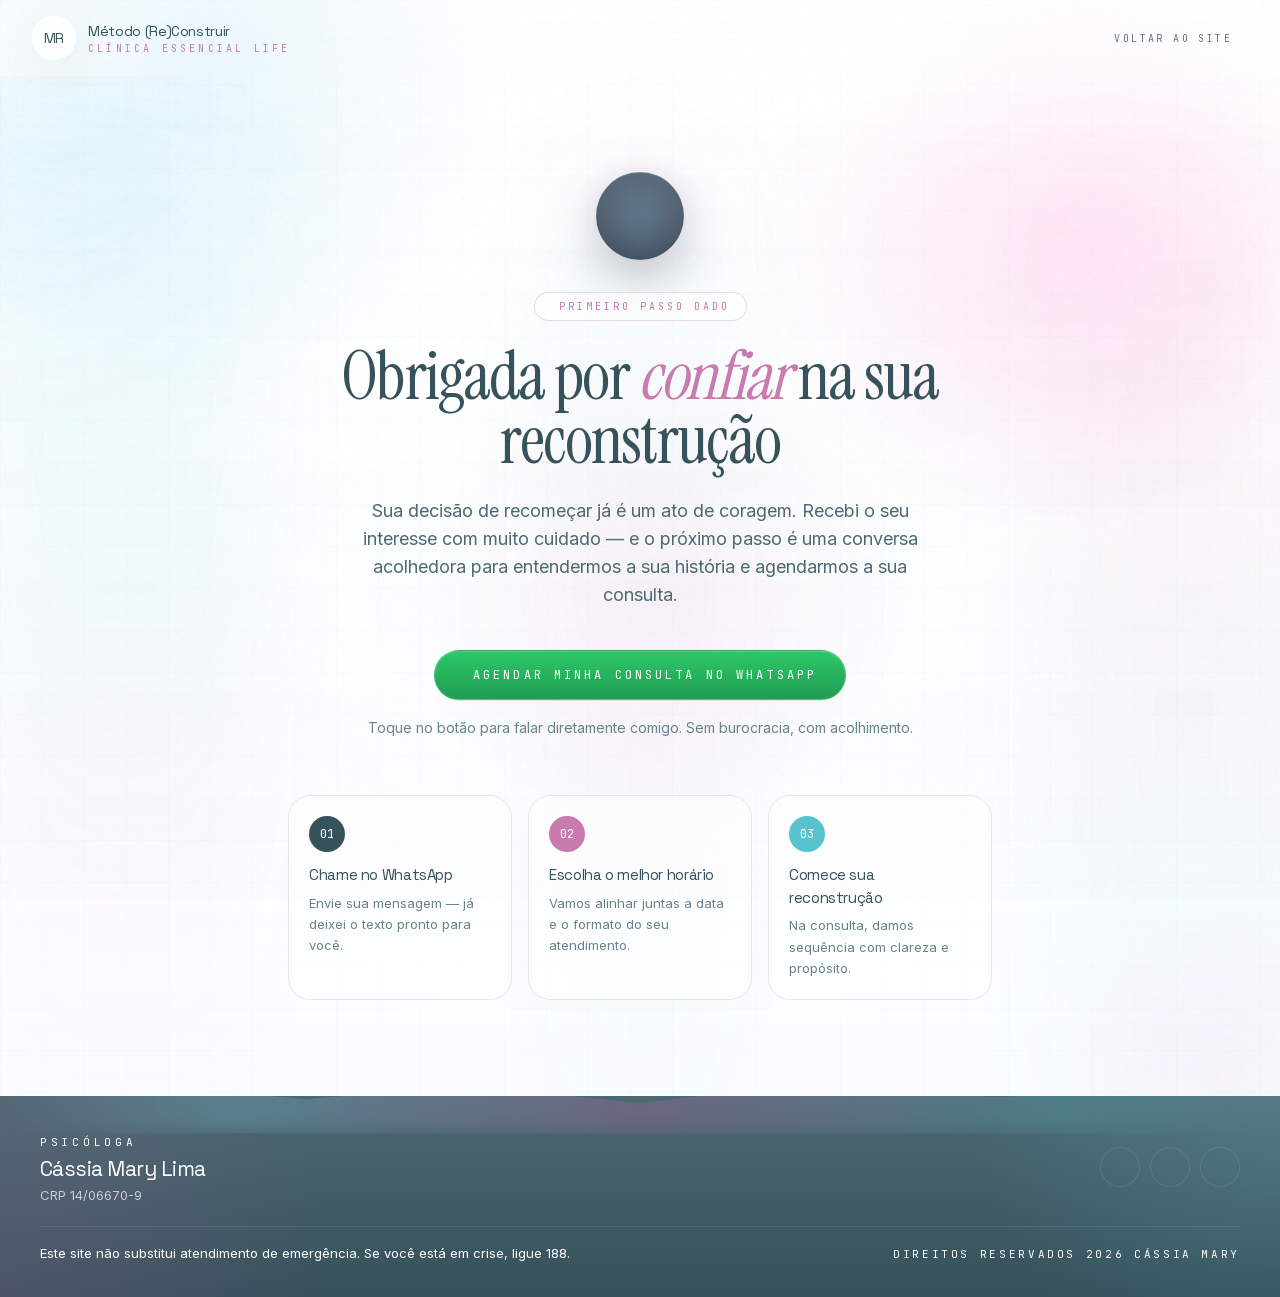
==== obrigado.html @ 2c64dbe1 "Atualiza links de contato e adiciona página de agradecimento" ====
<!doctype html>
<html class="scroll-smooth" lang="pt-BR">
  <head>
    <meta charset="utf-8" />
    <meta content="width=device-width, initial-scale=1.0" name="viewport" />
    <title>Obrigada — Método (Re)Construir</title>
    <meta
      name="description"
      content="Seu primeiro passo foi dado. Fale com a Cássia no WhatsApp para agendar sua consulta e dar sequência à sua reconstrução."
    />
    <script src="assets/templates/digital-architect.aura.build/assets/resource_3fa48481346f.js"></script>
    <script src="assets/templates/digital-architect.aura.build/assets/iconify-icon_d39ffc6e4c56.js"></script>
    <link
      href="assets/templates/digital-architect.aura.build/assets/css2_19fd9cc6b396.css"
      rel="stylesheet"
    />
    <link
      href="assets/templates/animations-gemini/assets/css2_8e191ef32247.css"
      rel="stylesheet"
    />
    <link
      href="assets/templates/animations-gemini/assets/css2_2b2d87bc82d8.css"
      rel="stylesheet"
    />
    <link
      href="assets/templates/animations-gemini2/assets/css2_604c95cc5779.css"
      rel="stylesheet"
    />

    <script src="assets/js/shared/tailwind-config.js"></script>
    <link href="assets/css/shared/blossom-core.css" rel="stylesheet" />
    <link href="assets/css/pages/home.css" rel="stylesheet" />

    <style>
      /* Animação do selo de confirmação — coerente com o sistema */
      .thanks-badge {
        position: relative;
        display: inline-flex;
        align-items: center;
        justify-content: center;
        width: 5.5rem;
        height: 5.5rem;
        border-radius: 9999px;
        background: linear-gradient(180deg, #4c6971 0%, #35515a 100%);
        color: #fff;
        box-shadow:
          inset 0 1px 0 rgba(255, 255, 255, 0.2),
          0 22px 50px rgba(53, 81, 90, 0.28);
        animation: badgePop 0.9s cubic-bezier(0.16, 1, 0.3, 1) both;
      }

      .thanks-badge::before {
        content: "";
        position: absolute;
        inset: -10px;
        border-radius: inherit;
        background: radial-gradient(
          circle,
          rgba(141, 215, 247, 0.35),
          rgba(255, 104, 200, 0.14) 45%,
          transparent 70%
        );
        filter: blur(14px);
        z-index: -1;
        animation: pulseBloom 3.2s ease-in-out infinite;
      }

      .thanks-badge iconify-icon {
        font-size: 2.4rem;
        animation: badgeCheck 0.7s 0.35s cubic-bezier(0.16, 1, 0.3, 1) both;
      }

      @keyframes badgePop {
        from {
          opacity: 0;
          transform: scale(0.6);
          filter: blur(8px);
        }
        to {
          opacity: 1;
          transform: scale(1);
          filter: blur(0);
        }
      }

      @keyframes badgeCheck {
        from {
          opacity: 0;
          transform: scale(0.4) rotate(-12deg);
        }
        to {
          opacity: 1;
          transform: scale(1) rotate(0);
        }
      }

      .step-card {
        transition:
          transform 0.5s cubic-bezier(0.16, 1, 0.3, 1),
          box-shadow 0.5s ease,
          border-color 0.5s ease;
      }

      .step-card:hover {
        transform: translateY(-4px);
        border-color: rgba(202, 122, 174, 0.4);
        box-shadow: 0 24px 48px rgba(76, 105, 113, 0.12);
      }
    </style>
  </head>

  <body
    class="antialiased min-h-screen selection:bg-[#4C6971] selection:text-white"
  >
    <div class="noise"></div>

    <div
      class="page-shell w-full bg-white/55 backdrop-blur-sm relative min-h-screen flex flex-col"
    >
      <div class="absolute inset-0 bg-grid opacity-40 pointer-events-none"></div>
      <div class="page-flow page-flow-left" aria-hidden="true"></div>
      <div class="page-flow page-flow-center" aria-hidden="true"></div>
      <div class="page-flow page-flow-right" aria-hidden="true"></div>

      <!-- HEADER -->
      <header class="sticky top-0 z-50 bg-white/76 backdrop-blur-xl">
        <div class="px-6 md:px-8 py-4 flex items-center justify-between gap-4">
          <a href="index.html" class="flex items-center gap-3 focus-ring-target rounded-2xl">
            <div
              class="w-11 h-11 rounded-[1.35rem] border border-white/80 bg-white/90 flex items-center justify-center shadow-[0_12px_40px_rgba(76,105,113,0.08)]"
            >
              <span class="text-sm font-display tracking-tight text-[#35515A]"
                >MR</span
              >
            </div>
            <div>
              <span
                class="block text-sm font-display tracking-tight text-[#35515A]"
                >Método (Re)Construir</span
              >
              <span
                class="block text-[10px] font-mono uppercase tracking-[0.32em] text-[#CA7AAE]"
                >Clínica Essencial Life</span
              >
            </div>
          </a>

          <a
            href="index.html"
            class="focus-ring-target hidden sm:inline-flex items-center gap-2 rounded-full px-4 py-2 text-[10px] font-mono uppercase tracking-[0.24em] text-[#5F7880] hover:text-[#35515A] transition-colors"
          >
            <iconify-icon icon="solar:arrow-left-linear" class="text-sm"></iconify-icon>
            Voltar ao site
          </a>
        </div>
      </header>

      <!-- MAIN -->
      <main class="flex-1 relative z-10 flex items-center">
        <section
          class="bloom-section w-full relative overflow-hidden"
          id="hero"
        >
          <div
            class="section-backdrop absolute inset-0 bg-[radial-gradient(circle_at_top_left,_rgba(141,215,247,0.22),_transparent_26%),radial-gradient(circle_at_82%_14%,_rgba(255,104,200,0.1),_transparent_24%)]"
          ></div>

          <div
            class="relative z-10 mx-auto max-w-3xl px-6 md:px-8 py-16 md:py-24 text-center"
          >
            <!-- Selo de confirmação -->
            <div class="reveal-up flex justify-center">
              <span class="thanks-badge">
                <iconify-icon icon="solar:check-circle-bold"></iconify-icon>
              </span>
            </div>

            <span
              class="reveal-up delay-100 mt-8 inline-flex items-center gap-2 rounded-full border border-[#CA7AAE]/30 bg-white/70 px-4 py-1.5 text-[10px] font-mono uppercase tracking-[0.3em] text-[#CA7AAE]"
            >
              <iconify-icon icon="solar:heart-linear" class="text-sm"></iconify-icon>
              Primeiro passo dado
            </span>

            <h1
              class="reveal-up delay-150 mt-6 font-editorial text-[2.8rem] md:text-[4.2rem] leading-[0.95] tracking-tight text-[#35515A]"
            >
              Obrigada por
              <span class="italic text-[#CA7AAE]">confiar</span> na sua
              reconstrução
            </h1>

            <p
              class="reveal-up delay-200 mt-6 mx-auto max-w-xl text-[1.05rem] md:text-lg leading-relaxed text-[#4C6971]"
            >
              Sua decisão de recomeçar já é um ato de coragem. Recebi o seu
              interesse com muito cuidado — e o próximo passo é uma conversa
              acolhedora para entendermos a sua história e agendarmos a sua
              consulta.
            </p>

            <!-- CTA principal: WhatsApp -->
            <div class="reveal-up delay-250 mt-10 flex flex-col items-center gap-4">
              <a
                href="https://wa.me/5567992539476?text=Ol%C3%A1%20C%C3%A1ssia%2C%20acabei%20de%20garantir%20a%20minha%20reconstru%C3%A7%C3%A3o%20e%20gostaria%20de%20agendar%20a%20minha%20consulta."
                target="_blank"
                rel="noopener"
                class="btn-beam btn-whatsapp focus-ring-target inline-block px-[1px] py-[1px] rounded-full"
                data-magnetic
              >
                <span
                  class="btn-beam-content px-7 py-4 rounded-full text-xs font-mono uppercase tracking-[0.26em] gap-2.5"
                >
                  <iconify-icon
                    icon="ri:whatsapp-line"
                    class="text-[1.15rem]"
                  ></iconify-icon>
                  Agendar minha consulta no WhatsApp
                </span>
              </a>
              <p class="text-sm leading-relaxed text-[#67838A]">
                Toque no botão para falar diretamente comigo. Sem burocracia,
                com acolhimento.
              </p>
            </div>

            <!-- Próximos passos -->
            <div
              class="reveal-up delay-300 mt-14 grid gap-4 sm:grid-cols-3 text-left"
            >
              <div
                class="step-card rounded-[1.4rem] border border-[#4C6971]/12 bg-white/70 backdrop-blur-sm p-5"
              >
                <span
                  class="flex w-9 h-9 items-center justify-center rounded-full bg-[#35515A] text-white text-xs font-mono"
                  >01</span
                >
                <h3
                  class="mt-3 font-display text-[15px] tracking-tight text-[#35515A]"
                >
                  Chame no WhatsApp
                </h3>
                <p class="mt-1.5 text-[13px] leading-relaxed text-[#67838A]">
                  Envie sua mensagem — já deixei o texto pronto para você.
                </p>
              </div>

              <div
                class="step-card rounded-[1.4rem] border border-[#4C6971]/12 bg-white/70 backdrop-blur-sm p-5"
              >
                <span
                  class="flex w-9 h-9 items-center justify-center rounded-full bg-[#CA7AAE] text-white text-xs font-mono"
                  >02</span
                >
                <h3
                  class="mt-3 font-display text-[15px] tracking-tight text-[#35515A]"
                >
                  Escolha o melhor horário
                </h3>
                <p class="mt-1.5 text-[13px] leading-relaxed text-[#67838A]">
                  Vamos alinhar juntas a data e o formato do seu atendimento.
                </p>
              </div>

              <div
                class="step-card rounded-[1.4rem] border border-[#4C6971]/12 bg-white/70 backdrop-blur-sm p-5"
              >
                <span
                  class="flex w-9 h-9 items-center justify-center rounded-full bg-[#56C4CF] text-white text-xs font-mono"
                  >03</span
                >
                <h3
                  class="mt-3 font-display text-[15px] tracking-tight text-[#35515A]"
                >
                  Comece sua reconstrução
                </h3>
                <p class="mt-1.5 text-[13px] leading-relaxed text-[#67838A]">
                  Na consulta, damos sequência com clareza e propósito.
                </p>
              </div>
            </div>
          </div>
        </section>
      </main>

      <!-- FOOTER -->
      <footer
        class="story-footer relative z-10 overflow-hidden bg-[linear-gradient(180deg,#4C6971,#35515A)] text-white"
        id="footer"
      >
        <div
          class="absolute inset-0 bg-[radial-gradient(circle_at_top_right,_rgba(141,215,247,0.16),_transparent_24%),radial-gradient(circle_at_bottom_left,_rgba(255,104,200,0.12),_transparent_26%)]"
        ></div>

        <div class="relative z-10 px-8 md:px-10 py-8">
          <div
            class="flex flex-col md:flex-row md:items-center md:justify-between gap-5"
          >
            <div class="min-w-0">
              <span
                class="text-[11px] font-mono uppercase tracking-[0.34em] text-white/36"
                >psicóloga</span
              >
              <h3
                class="mt-2 text-[1.3rem] leading-[0.94] font-display tracking-tight"
              >
                Cássia Mary Lima
              </h3>
              <p class="mt-1.5 text-[13px] leading-relaxed text-white/70">
                CRP 14/06670-9
              </p>
            </div>

            <div class="flex items-center gap-2.5">
              <a
                href="#"
                aria-label="Instagram profissional"
                class="focus-ring-target w-10 h-10 rounded-full bg-white/8 border border-white/10 flex items-center justify-center text-white/78 transition-all hover:bg-white/14 hover:text-white"
              >
                <iconify-icon icon="ri:instagram-line" class="text-[1.05rem]"></iconify-icon>
              </a>
              <a
                href="https://wa.me/5567992539476?text=Ol%C3%A1%20C%C3%A1ssia%2C%20gostaria%20de%20tirar%20uma%20d%C3%BAvida."
                target="_blank"
                rel="noopener"
                aria-label="WhatsApp"
                class="focus-ring-target w-10 h-10 rounded-full bg-white/8 border border-white/10 flex items-center justify-center text-white/78 transition-all hover:bg-white/14 hover:text-white"
              >
                <iconify-icon icon="ri:whatsapp-line" class="text-[1.05rem]"></iconify-icon>
              </a>
              <a
                href="mailto:mt.reconstruir@gmail.com?subject=Contato%20%E2%80%94%20M%C3%A9todo%20(Re)Construir"
                aria-label="Enviar e-mail"
                class="focus-ring-target w-10 h-10 rounded-full bg-white/8 border border-white/10 flex items-center justify-center text-white/78 transition-all hover:bg-white/14 hover:text-white"
              >
                <iconify-icon icon="solar:letter-linear" class="text-[1.05rem]"></iconify-icon>
              </a>
            </div>
          </div>

          <div class="mt-5 h-px bg-white/10"></div>

          <div
            class="mt-4 flex flex-col md:flex-row md:items-center md:justify-between gap-3"
          >
            <p class="text-[13px] leading-relaxed text-white/68">
              Este site não substitui atendimento de emergência. Se você está em
              crise, ligue 188.
            </p>
            <span
              class="text-[11px] font-mono uppercase tracking-[0.24em] text-white/56"
              >Direitos reservados 2026 Cássia Mary</span
            >
          </div>
        </div>
      </footer>
    </div>

    <script src="assets/js/shared/blossom-core.js"></script>
    <script>
      (function () {
        if (!window.BlossomCore) {
          return;
        }
        window.BlossomCore.initPage({
          sectionSelector: ".bloom-section",
        });
        window.BlossomCore.initPageAtmosphere({
          shellSelector: ".page-shell",
        });
      })();
    </script>
  </body>
</html>
---- assets/templates/digital-architect.aura.build/assets/css2_19fd9cc6b396.css ----
/* cyrillic-ext */
@font-face {
  font-family: 'Inter';
  font-style: normal;
  font-weight: 300;
  font-display: swap;
  src: url("UcC73FwrK3iLTeHuS_nVMrMxCp50Sj_7249155f7a06.woff2") format('woff2');
  unicode-range: U+0460-052F, U+1C80-1C8A, U+20B4, U+2DE0-2DFF, U+A640-A69F, U+FE2E-FE2F;
}
/* cyrillic */
@font-face {
  font-family: 'Inter';
  font-style: normal;
  font-weight: 300;
  font-display: swap;
  src: url("UcC73FwrK3iLTeHuS_nVMrMxCp50Sj_e34c5f1bf15e.woff2") format('woff2');
  unicode-range: U+0301, U+0400-045F, U+0490-0491, U+04B0-04B1, U+2116;
}
/* greek-ext */
@font-face {
  font-family: 'Inter';
  font-style: normal;
  font-weight: 300;
  font-display: swap;
  src: url("UcC73FwrK3iLTeHuS_nVMrMxCp50Sj_6e1a6b2b96f4.woff2") format('woff2');
  unicode-range: U+1F00-1FFF;
}
/* greek */
@font-face {
  font-family: 'Inter';
  font-style: normal;
  font-weight: 300;
  font-display: swap;
  src: url("UcC73FwrK3iLTeHuS_nVMrMxCp50Sj_656bbed6cec3.woff2") format('woff2');
  unicode-range: U+0370-0377, U+037A-037F, U+0384-038A, U+038C, U+038E-03A1, U+03A3-03FF;
}
/* vietnamese */
@font-face {
  font-family: 'Inter';
  font-style: normal;
  font-weight: 300;
  font-display: swap;
  src: url("UcC73FwrK3iLTeHuS_nVMrMxCp50Sj_fc83e07548c4.woff2") format('woff2');
  unicode-range: U+0102-0103, U+0110-0111, U+0128-0129, U+0168-0169, U+01A0-01A1, U+01AF-01B0, U+0300-0301, U+0303-0304, U+0308-0309, U+0323, U+0329, U+1EA0-1EF9, U+20AB;
}
/* latin-ext */
@font-face {
  font-family: 'Inter';
  font-style: normal;
  font-weight: 300;
  font-display: swap;
  src: url("UcC73FwrK3iLTeHuS_nVMrMxCp50Sj_749a308406a6.woff2") format('woff2');
  unicode-range: U+0100-02BA, U+02BD-02C5, U+02C7-02CC, U+02CE-02D7, U+02DD-02FF, U+0304, U+0308, U+0329, U+1D00-1DBF, U+1E00-1E9F, U+1EF2-1EFF, U+2020, U+20A0-20AB, U+20AD-20C0, U+2113, U+2C60-2C7F, U+A720-A7FF;
}
/* latin */
@font-face {
  font-family: 'Inter';
  font-style: normal;
  font-weight: 300;
  font-display: swap;
  src: url("UcC73FwrK3iLTeHuS_nVMrMxCp50Sj_1ab1ad55902b.woff2") format('woff2');
  unicode-range: U+0000-00FF, U+0131, U+0152-0153, U+02BB-02BC, U+02C6, U+02DA, U+02DC, U+0304, U+0308, U+0329, U+2000-206F, U+20AC, U+2122, U+2191, U+2193, U+2212, U+2215, U+FEFF, U+FFFD;
}
/* cyrillic-ext */
@font-face {
  font-family: 'Inter';
  font-style: normal;
  font-weight: 400;
  font-display: swap;
  src: url("UcC73FwrK3iLTeHuS_nVMrMxCp50Sj_7249155f7a06.woff2") format('woff2');
  unicode-range: U+0460-052F, U+1C80-1C8A, U+20B4, U+2DE0-2DFF, U+A640-A69F, U+FE2E-FE2F;
}
/* cyrillic */
@font-face {
  font-family: 'Inter';
  font-style: normal;
  font-weight: 400;
  font-display: swap;
  src: url("UcC73FwrK3iLTeHuS_nVMrMxCp50Sj_e34c5f1bf15e.woff2") format('woff2');
  unicode-range: U+0301, U+0400-045F, U+0490-0491, U+04B0-04B1, U+2116;
}
/* greek-ext */
@font-face {
  font-family: 'Inter';
  font-style: normal;
  font-weight: 400;
  font-display: swap;
  src: url("UcC73FwrK3iLTeHuS_nVMrMxCp50Sj_6e1a6b2b96f4.woff2") format('woff2');
  unicode-range: U+1F00-1FFF;
}
/* greek */
@font-face {
  font-family: 'Inter';
  font-style: normal;
  font-weight: 400;
  font-display: swap;
  src: url("UcC73FwrK3iLTeHuS_nVMrMxCp50Sj_656bbed6cec3.woff2") format('woff2');
  unicode-range: U+0370-0377, U+037A-037F, U+0384-038A, U+038C, U+038E-03A1, U+03A3-03FF;
}
/* vietnamese */
@font-face {
  font-family: 'Inter';
  font-style: normal;
  font-weight: 400;
  font-display: swap;
  src: url("UcC73FwrK3iLTeHuS_nVMrMxCp50Sj_fc83e07548c4.woff2") format('woff2');
  unicode-range: U+0102-0103, U+0110-0111, U+0128-0129, U+0168-0169, U+01A0-01A1, U+01AF-01B0, U+0300-0301, U+0303-0304, U+0308-0309, U+0323, U+0329, U+1EA0-1EF9, U+20AB;
}
/* latin-ext */
@font-face {
  font-family: 'Inter';
  font-style: normal;
  font-weight: 400;
  font-display: swap;
  src: url("UcC73FwrK3iLTeHuS_nVMrMxCp50Sj_749a308406a6.woff2") format('woff2');
  unicode-range: U+0100-02BA, U+02BD-02C5, U+02C7-02CC, U+02CE-02D7, U+02DD-02FF, U+0304, U+0308, U+0329, U+1D00-1DBF, U+1E00-1E9F, U+1EF2-1EFF, U+2020, U+20A0-20AB, U+20AD-20C0, U+2113, U+2C60-2C7F, U+A720-A7FF;
}
/* latin */
@font-face {
  font-family: 'Inter';
  font-style: normal;
  font-weight: 400;
  font-display: swap;
  src: url("UcC73FwrK3iLTeHuS_nVMrMxCp50Sj_1ab1ad55902b.woff2") format('woff2');
  unicode-range: U+0000-00FF, U+0131, U+0152-0153, U+02BB-02BC, U+02C6, U+02DA, U+02DC, U+0304, U+0308, U+0329, U+2000-206F, U+20AC, U+2122, U+2191, U+2193, U+2212, U+2215, U+FEFF, U+FFFD;
}
/* cyrillic-ext */
@font-face {
  font-family: 'Inter';
  font-style: normal;
  font-weight: 500;
  font-display: swap;
  src: url("UcC73FwrK3iLTeHuS_nVMrMxCp50Sj_7249155f7a06.woff2") format('woff2');
  unicode-range: U+0460-052F, U+1C80-1C8A, U+20B4, U+2DE0-2DFF, U+A640-A69F, U+FE2E-FE2F;
}
/* cyrillic */
@font-face {
  font-family: 'Inter';
  font-style: normal;
  font-weight: 500;
  font-display: swap;
  src: url("UcC73FwrK3iLTeHuS_nVMrMxCp50Sj_e34c5f1bf15e.woff2") format('woff2');
  unicode-range: U+0301, U+0400-045F, U+0490-0491, U+04B0-04B1, U+2116;
}
/* greek-ext */
@font-face {
  font-family: 'Inter';
  font-style: normal;
  font-weight: 500;
  font-display: swap;
  src: url("UcC73FwrK3iLTeHuS_nVMrMxCp50Sj_6e1a6b2b96f4.woff2") format('woff2');
  unicode-range: U+1F00-1FFF;
}
/* greek */
@font-face {
  font-family: 'Inter';
  font-style: normal;
  font-weight: 500;
  font-display: swap;
  src: url("UcC73FwrK3iLTeHuS_nVMrMxCp50Sj_656bbed6cec3.woff2") format('woff2');
  unicode-range: U+0370-0377, U+037A-037F, U+0384-038A, U+038C, U+038E-03A1, U+03A3-03FF;
}
/* vietnamese */
@font-face {
  font-family: 'Inter';
  font-style: normal;
  font-weight: 500;
  font-display: swap;
  src: url("UcC73FwrK3iLTeHuS_nVMrMxCp50Sj_fc83e07548c4.woff2") format('woff2');
  unicode-range: U+0102-0103, U+0110-0111, U+0128-0129, U+0168-0169, U+01A0-01A1, U+01AF-01B0, U+0300-0301, U+0303-0304, U+0308-0309, U+0323, U+0329, U+1EA0-1EF9, U+20AB;
}
/* latin-ext */
@font-face {
  font-family: 'Inter';
  font-style: normal;
  font-weight: 500;
  font-display: swap;
  src: url("UcC73FwrK3iLTeHuS_nVMrMxCp50Sj_749a308406a6.woff2") format('woff2');
  unicode-range: U+0100-02BA, U+02BD-02C5, U+02C7-02CC, U+02CE-02D7, U+02DD-02FF, U+0304, U+0308, U+0329, U+1D00-1DBF, U+1E00-1E9F, U+1EF2-1EFF, U+2020, U+20A0-20AB, U+20AD-20C0, U+2113, U+2C60-2C7F, U+A720-A7FF;
}
/* latin */
@font-face {
  font-family: 'Inter';
  font-style: normal;
  font-weight: 500;
  font-display: swap;
  src: url("UcC73FwrK3iLTeHuS_nVMrMxCp50Sj_1ab1ad55902b.woff2") format('woff2');
  unicode-range: U+0000-00FF, U+0131, U+0152-0153, U+02BB-02BC, U+02C6, U+02DA, U+02DC, U+0304, U+0308, U+0329, U+2000-206F, U+20AC, U+2122, U+2191, U+2193, U+2212, U+2215, U+FEFF, U+FFFD;
}
/* cyrillic-ext */
@font-face {
  font-family: 'Inter';
  font-style: normal;
  font-weight: 600;
  font-display: swap;
  src: url("UcC73FwrK3iLTeHuS_nVMrMxCp50Sj_7249155f7a06.woff2") format('woff2');
  unicode-range: U+0460-052F, U+1C80-1C8A, U+20B4, U+2DE0-2DFF, U+A640-A69F, U+FE2E-FE2F;
}
/* cyrillic */
@font-face {
  font-family: 'Inter';
  font-style: normal;
  font-weight: 600;
  font-display: swap;
  src: url("UcC73FwrK3iLTeHuS_nVMrMxCp50Sj_e34c5f1bf15e.woff2") format('woff2');
  unicode-range: U+0301, U+0400-045F, U+0490-0491, U+04B0-04B1, U+2116;
}
/* greek-ext */
@font-face {
  font-family: 'Inter';
  font-style: normal;
  font-weight: 600;
  font-display: swap;
  src: url("UcC73FwrK3iLTeHuS_nVMrMxCp50Sj_6e1a6b2b96f4.woff2") format('woff2');
  unicode-range: U+1F00-1FFF;
}
/* greek */
@font-face {
  font-family: 'Inter';
  font-style: normal;
  font-weight: 600;
  font-display: swap;
  src: url("UcC73FwrK3iLTeHuS_nVMrMxCp50Sj_656bbed6cec3.woff2") format('woff2');
  unicode-range: U+0370-0377, U+037A-037F, U+0384-038A, U+038C, U+038E-03A1, U+03A3-03FF;
}
/* vietnamese */
@font-face {
  font-family: 'Inter';
  font-style: normal;
  font-weight: 600;
  font-display: swap;
  src: url("UcC73FwrK3iLTeHuS_nVMrMxCp50Sj_fc83e07548c4.woff2") format('woff2');
  unicode-range: U+0102-0103, U+0110-0111, U+0128-0129, U+0168-0169, U+01A0-01A1, U+01AF-01B0, U+0300-0301, U+0303-0304, U+0308-0309, U+0323, U+0329, U+1EA0-1EF9, U+20AB;
}
/* latin-ext */
@font-face {
  font-family: 'Inter';
  font-style: normal;
  font-weight: 600;
  font-display: swap;
  src: url("UcC73FwrK3iLTeHuS_nVMrMxCp50Sj_749a308406a6.woff2") format('woff2');
  unicode-range: U+0100-02BA, U+02BD-02C5, U+02C7-02CC, U+02CE-02D7, U+02DD-02FF, U+0304, U+0308, U+0329, U+1D00-1DBF, U+1E00-1E9F, U+1EF2-1EFF, U+2020, U+20A0-20AB, U+20AD-20C0, U+2113, U+2C60-2C7F, U+A720-A7FF;
}
/* latin */
@font-face {
  font-family: 'Inter';
  font-style: normal;
  font-weight: 600;
  font-display: swap;
  src: url("UcC73FwrK3iLTeHuS_nVMrMxCp50Sj_1ab1ad55902b.woff2") format('woff2');
  unicode-range: U+0000-00FF, U+0131, U+0152-0153, U+02BB-02BC, U+02C6, U+02DA, U+02DC, U+0304, U+0308, U+0329, U+2000-206F, U+20AC, U+2122, U+2191, U+2193, U+2212, U+2215, U+FEFF, U+FFFD;
}
---- assets/templates/animations-gemini/assets/css2_8e191ef32247.css ----
/* vietnamese */
@font-face {
  font-family: 'Space Grotesk';
  font-style: normal;
  font-weight: 300;
  font-display: swap;
  src: url("V8mDoQDjQSkFtoMM3T6r8E7mPb54C__534357209344.woff2") format('woff2');
  unicode-range: U+0102-0103, U+0110-0111, U+0128-0129, U+0168-0169, U+01A0-01A1, U+01AF-01B0, U+0300-0301, U+0303-0304, U+0308-0309, U+0323, U+0329, U+1EA0-1EF9, U+20AB;
}
/* latin-ext */
@font-face {
  font-family: 'Space Grotesk';
  font-style: normal;
  font-weight: 300;
  font-display: swap;
  src: url("V8mDoQDjQSkFtoMM3T6r8E7mPb94C__e911c2d94a1e.woff2") format('woff2');
  unicode-range: U+0100-02BA, U+02BD-02C5, U+02C7-02CC, U+02CE-02D7, U+02DD-02FF, U+0304, U+0308, U+0329, U+1D00-1DBF, U+1E00-1E9F, U+1EF2-1EFF, U+2020, U+20A0-20AB, U+20AD-20C0, U+2113, U+2C60-2C7F, U+A720-A7FF;
}
/* latin */
@font-face {
  font-family: 'Space Grotesk';
  font-style: normal;
  font-weight: 300;
  font-display: swap;
  src: url("V8mDoQDjQSkFtoMM3T6r8E7mPbF4C__a57c9413b9ba.woff2") format('woff2');
  unicode-range: U+0000-00FF, U+0131, U+0152-0153, U+02BB-02BC, U+02C6, U+02DA, U+02DC, U+0304, U+0308, U+0329, U+2000-206F, U+20AC, U+2122, U+2191, U+2193, U+2212, U+2215, U+FEFF, U+FFFD;
}
/* vietnamese */
@font-face {
  font-family: 'Space Grotesk';
  font-style: normal;
  font-weight: 400;
  font-display: swap;
  src: url("V8mDoQDjQSkFtoMM3T6r8E7mPb54C__534357209344.woff2") format('woff2');
  unicode-range: U+0102-0103, U+0110-0111, U+0128-0129, U+0168-0169, U+01A0-01A1, U+01AF-01B0, U+0300-0301, U+0303-0304, U+0308-0309, U+0323, U+0329, U+1EA0-1EF9, U+20AB;
}
/* latin-ext */
@font-face {
  font-family: 'Space Grotesk';
  font-style: normal;
  font-weight: 400;
  font-display: swap;
  src: url("V8mDoQDjQSkFtoMM3T6r8E7mPb94C__e911c2d94a1e.woff2") format('woff2');
  unicode-range: U+0100-02BA, U+02BD-02C5, U+02C7-02CC, U+02CE-02D7, U+02DD-02FF, U+0304, U+0308, U+0329, U+1D00-1DBF, U+1E00-1E9F, U+1EF2-1EFF, U+2020, U+20A0-20AB, U+20AD-20C0, U+2113, U+2C60-2C7F, U+A720-A7FF;
}
/* latin */
@font-face {
  font-family: 'Space Grotesk';
  font-style: normal;
  font-weight: 400;
  font-display: swap;
  src: url("V8mDoQDjQSkFtoMM3T6r8E7mPbF4C__a57c9413b9ba.woff2") format('woff2');
  unicode-range: U+0000-00FF, U+0131, U+0152-0153, U+02BB-02BC, U+02C6, U+02DA, U+02DC, U+0304, U+0308, U+0329, U+2000-206F, U+20AC, U+2122, U+2191, U+2193, U+2212, U+2215, U+FEFF, U+FFFD;
}
/* vietnamese */
@font-face {
  font-family: 'Space Grotesk';
  font-style: normal;
  font-weight: 500;
  font-display: swap;
  src: url("V8mDoQDjQSkFtoMM3T6r8E7mPb54C__534357209344.woff2") format('woff2');
  unicode-range: U+0102-0103, U+0110-0111, U+0128-0129, U+0168-0169, U+01A0-01A1, U+01AF-01B0, U+0300-0301, U+0303-0304, U+0308-0309, U+0323, U+0329, U+1EA0-1EF9, U+20AB;
}
/* latin-ext */
@font-face {
  font-family: 'Space Grotesk';
  font-style: normal;
  font-weight: 500;
  font-display: swap;
  src: url("V8mDoQDjQSkFtoMM3T6r8E7mPb94C__e911c2d94a1e.woff2") format('woff2');
  unicode-range: U+0100-02BA, U+02BD-02C5, U+02C7-02CC, U+02CE-02D7, U+02DD-02FF, U+0304, U+0308, U+0329, U+1D00-1DBF, U+1E00-1E9F, U+1EF2-1EFF, U+2020, U+20A0-20AB, U+20AD-20C0, U+2113, U+2C60-2C7F, U+A720-A7FF;
}
/* latin */
@font-face {
  font-family: 'Space Grotesk';
  font-style: normal;
  font-weight: 500;
  font-display: swap;
  src: url("V8mDoQDjQSkFtoMM3T6r8E7mPbF4C__a57c9413b9ba.woff2") format('woff2');
  unicode-range: U+0000-00FF, U+0131, U+0152-0153, U+02BB-02BC, U+02C6, U+02DA, U+02DC, U+0304, U+0308, U+0329, U+2000-206F, U+20AC, U+2122, U+2191, U+2193, U+2212, U+2215, U+FEFF, U+FFFD;
}
/* vietnamese */
@font-face {
  font-family: 'Space Grotesk';
  font-style: normal;
  font-weight: 600;
  font-display: swap;
  src: url("V8mDoQDjQSkFtoMM3T6r8E7mPb54C__534357209344.woff2") format('woff2');
  unicode-range: U+0102-0103, U+0110-0111, U+0128-0129, U+0168-0169, U+01A0-01A1, U+01AF-01B0, U+0300-0301, U+0303-0304, U+0308-0309, U+0323, U+0329, U+1EA0-1EF9, U+20AB;
}
/* latin-ext */
@font-face {
  font-family: 'Space Grotesk';
  font-style: normal;
  font-weight: 600;
  font-display: swap;
  src: url("V8mDoQDjQSkFtoMM3T6r8E7mPb94C__e911c2d94a1e.woff2") format('woff2');
  unicode-range: U+0100-02BA, U+02BD-02C5, U+02C7-02CC, U+02CE-02D7, U+02DD-02FF, U+0304, U+0308, U+0329, U+1D00-1DBF, U+1E00-1E9F, U+1EF2-1EFF, U+2020, U+20A0-20AB, U+20AD-20C0, U+2113, U+2C60-2C7F, U+A720-A7FF;
}
/* latin */
@font-face {
  font-family: 'Space Grotesk';
  font-style: normal;
  font-weight: 600;
  font-display: swap;
  src: url("V8mDoQDjQSkFtoMM3T6r8E7mPbF4C__a57c9413b9ba.woff2") format('woff2');
  unicode-range: U+0000-00FF, U+0131, U+0152-0153, U+02BB-02BC, U+02C6, U+02DA, U+02DC, U+0304, U+0308, U+0329, U+2000-206F, U+20AC, U+2122, U+2191, U+2193, U+2212, U+2215, U+FEFF, U+FFFD;
}
/* vietnamese */
@font-face {
  font-family: 'Space Grotesk';
  font-style: normal;
  font-weight: 700;
  font-display: swap;
  src: url("V8mDoQDjQSkFtoMM3T6r8E7mPb54C__534357209344.woff2") format('woff2');
  unicode-range: U+0102-0103, U+0110-0111, U+0128-0129, U+0168-0169, U+01A0-01A1, U+01AF-01B0, U+0300-0301, U+0303-0304, U+0308-0309, U+0323, U+0329, U+1EA0-1EF9, U+20AB;
}
/* latin-ext */
@font-face {
  font-family: 'Space Grotesk';
  font-style: normal;
  font-weight: 700;
  font-display: swap;
  src: url("V8mDoQDjQSkFtoMM3T6r8E7mPb94C__e911c2d94a1e.woff2") format('woff2');
  unicode-range: U+0100-02BA, U+02BD-02C5, U+02C7-02CC, U+02CE-02D7, U+02DD-02FF, U+0304, U+0308, U+0329, U+1D00-1DBF, U+1E00-1E9F, U+1EF2-1EFF, U+2020, U+20A0-20AB, U+20AD-20C0, U+2113, U+2C60-2C7F, U+A720-A7FF;
}
/* latin */
@font-face {
  font-family: 'Space Grotesk';
  font-style: normal;
  font-weight: 700;
  font-display: swap;
  src: url("V8mDoQDjQSkFtoMM3T6r8E7mPbF4C__a57c9413b9ba.woff2") format('woff2');
  unicode-range: U+0000-00FF, U+0131, U+0152-0153, U+02BB-02BC, U+02C6, U+02DA, U+02DC, U+0304, U+0308, U+0329, U+2000-206F, U+20AC, U+2122, U+2191, U+2193, U+2212, U+2215, U+FEFF, U+FFFD;
}
---- assets/templates/animations-gemini/assets/css2_2b2d87bc82d8.css ----
/* latin-ext */
@font-face {
  font-family: 'Instrument Serif';
  font-style: normal;
  font-weight: 400;
  font-display: swap;
  src: url("jizBRFtNs2ka5fXjeivQ4LroWlx-6z_fa1a1a833ebe.woff2") format('woff2');
  unicode-range: U+0100-02BA, U+02BD-02C5, U+02C7-02CC, U+02CE-02D7, U+02DD-02FF, U+0304, U+0308, U+0329, U+1D00-1DBF, U+1E00-1E9F, U+1EF2-1EFF, U+2020, U+20A0-20AB, U+20AD-20C0, U+2113, U+2C60-2C7F, U+A720-A7FF;
}
/* latin */
@font-face {
  font-family: 'Instrument Serif';
  font-style: normal;
  font-weight: 400;
  font-display: swap;
  src: url("jizBRFtNs2ka5fXjeivQ4LroWlx-6z_a20ac721fc3a.woff2") format('woff2');
  unicode-range: U+0000-00FF, U+0131, U+0152-0153, U+02BB-02BC, U+02C6, U+02DA, U+02DC, U+0304, U+0308, U+0329, U+2000-206F, U+20AC, U+2122, U+2191, U+2193, U+2212, U+2215, U+FEFF, U+FFFD;
}
---- assets/templates/animations-gemini2/assets/css2_604c95cc5779.css ----
/* cyrillic-ext */
@font-face {
  font-family: 'Inter';
  font-style: normal;
  font-weight: 300;
  font-display: swap;
  src: url("UcC73FwrK3iLTeHuS_nVMrMxCp50Sj_7249155f7a06.woff2") format('woff2');
  unicode-range: U+0460-052F, U+1C80-1C8A, U+20B4, U+2DE0-2DFF, U+A640-A69F, U+FE2E-FE2F;
}
/* cyrillic */
@font-face {
  font-family: 'Inter';
  font-style: normal;
  font-weight: 300;
  font-display: swap;
  src: url("UcC73FwrK3iLTeHuS_nVMrMxCp50Sj_e34c5f1bf15e.woff2") format('woff2');
  unicode-range: U+0301, U+0400-045F, U+0490-0491, U+04B0-04B1, U+2116;
}
/* greek-ext */
@font-face {
  font-family: 'Inter';
  font-style: normal;
  font-weight: 300;
  font-display: swap;
  src: url("UcC73FwrK3iLTeHuS_nVMrMxCp50Sj_6e1a6b2b96f4.woff2") format('woff2');
  unicode-range: U+1F00-1FFF;
}
/* greek */
@font-face {
  font-family: 'Inter';
  font-style: normal;
  font-weight: 300;
  font-display: swap;
  src: url("UcC73FwrK3iLTeHuS_nVMrMxCp50Sj_656bbed6cec3.woff2") format('woff2');
  unicode-range: U+0370-0377, U+037A-037F, U+0384-038A, U+038C, U+038E-03A1, U+03A3-03FF;
}
/* vietnamese */
@font-face {
  font-family: 'Inter';
  font-style: normal;
  font-weight: 300;
  font-display: swap;
  src: url("UcC73FwrK3iLTeHuS_nVMrMxCp50Sj_fc83e07548c4.woff2") format('woff2');
  unicode-range: U+0102-0103, U+0110-0111, U+0128-0129, U+0168-0169, U+01A0-01A1, U+01AF-01B0, U+0300-0301, U+0303-0304, U+0308-0309, U+0323, U+0329, U+1EA0-1EF9, U+20AB;
}
/* latin-ext */
@font-face {
  font-family: 'Inter';
  font-style: normal;
  font-weight: 300;
  font-display: swap;
  src: url("UcC73FwrK3iLTeHuS_nVMrMxCp50Sj_749a308406a6.woff2") format('woff2');
  unicode-range: U+0100-02BA, U+02BD-02C5, U+02C7-02CC, U+02CE-02D7, U+02DD-02FF, U+0304, U+0308, U+0329, U+1D00-1DBF, U+1E00-1E9F, U+1EF2-1EFF, U+2020, U+20A0-20AB, U+20AD-20C0, U+2113, U+2C60-2C7F, U+A720-A7FF;
}
/* latin */
@font-face {
  font-family: 'Inter';
  font-style: normal;
  font-weight: 300;
  font-display: swap;
  src: url("UcC73FwrK3iLTeHuS_nVMrMxCp50Sj_1ab1ad55902b.woff2") format('woff2');
  unicode-range: U+0000-00FF, U+0131, U+0152-0153, U+02BB-02BC, U+02C6, U+02DA, U+02DC, U+0304, U+0308, U+0329, U+2000-206F, U+20AC, U+2122, U+2191, U+2193, U+2212, U+2215, U+FEFF, U+FFFD;
}
/* cyrillic-ext */
@font-face {
  font-family: 'Inter';
  font-style: normal;
  font-weight: 400;
  font-display: swap;
  src: url("UcC73FwrK3iLTeHuS_nVMrMxCp50Sj_7249155f7a06.woff2") format('woff2');
  unicode-range: U+0460-052F, U+1C80-1C8A, U+20B4, U+2DE0-2DFF, U+A640-A69F, U+FE2E-FE2F;
}
/* cyrillic */
@font-face {
  font-family: 'Inter';
  font-style: normal;
  font-weight: 400;
  font-display: swap;
  src: url("UcC73FwrK3iLTeHuS_nVMrMxCp50Sj_e34c5f1bf15e.woff2") format('woff2');
  unicode-range: U+0301, U+0400-045F, U+0490-0491, U+04B0-04B1, U+2116;
}
/* greek-ext */
@font-face {
  font-family: 'Inter';
  font-style: normal;
  font-weight: 400;
  font-display: swap;
  src: url("UcC73FwrK3iLTeHuS_nVMrMxCp50Sj_6e1a6b2b96f4.woff2") format('woff2');
  unicode-range: U+1F00-1FFF;
}
/* greek */
@font-face {
  font-family: 'Inter';
  font-style: normal;
  font-weight: 400;
  font-display: swap;
  src: url("UcC73FwrK3iLTeHuS_nVMrMxCp50Sj_656bbed6cec3.woff2") format('woff2');
  unicode-range: U+0370-0377, U+037A-037F, U+0384-038A, U+038C, U+038E-03A1, U+03A3-03FF;
}
/* vietnamese */
@font-face {
  font-family: 'Inter';
  font-style: normal;
  font-weight: 400;
  font-display: swap;
  src: url("UcC73FwrK3iLTeHuS_nVMrMxCp50Sj_fc83e07548c4.woff2") format('woff2');
  unicode-range: U+0102-0103, U+0110-0111, U+0128-0129, U+0168-0169, U+01A0-01A1, U+01AF-01B0, U+0300-0301, U+0303-0304, U+0308-0309, U+0323, U+0329, U+1EA0-1EF9, U+20AB;
}
/* latin-ext */
@font-face {
  font-family: 'Inter';
  font-style: normal;
  font-weight: 400;
  font-display: swap;
  src: url("UcC73FwrK3iLTeHuS_nVMrMxCp50Sj_749a308406a6.woff2") format('woff2');
  unicode-range: U+0100-02BA, U+02BD-02C5, U+02C7-02CC, U+02CE-02D7, U+02DD-02FF, U+0304, U+0308, U+0329, U+1D00-1DBF, U+1E00-1E9F, U+1EF2-1EFF, U+2020, U+20A0-20AB, U+20AD-20C0, U+2113, U+2C60-2C7F, U+A720-A7FF;
}
/* latin */
@font-face {
  font-family: 'Inter';
  font-style: normal;
  font-weight: 400;
  font-display: swap;
  src: url("UcC73FwrK3iLTeHuS_nVMrMxCp50Sj_1ab1ad55902b.woff2") format('woff2');
  unicode-range: U+0000-00FF, U+0131, U+0152-0153, U+02BB-02BC, U+02C6, U+02DA, U+02DC, U+0304, U+0308, U+0329, U+2000-206F, U+20AC, U+2122, U+2191, U+2193, U+2212, U+2215, U+FEFF, U+FFFD;
}
/* cyrillic-ext */
@font-face {
  font-family: 'Inter';
  font-style: normal;
  font-weight: 500;
  font-display: swap;
  src: url("UcC73FwrK3iLTeHuS_nVMrMxCp50Sj_7249155f7a06.woff2") format('woff2');
  unicode-range: U+0460-052F, U+1C80-1C8A, U+20B4, U+2DE0-2DFF, U+A640-A69F, U+FE2E-FE2F;
}
/* cyrillic */
@font-face {
  font-family: 'Inter';
  font-style: normal;
  font-weight: 500;
  font-display: swap;
  src: url("UcC73FwrK3iLTeHuS_nVMrMxCp50Sj_e34c5f1bf15e.woff2") format('woff2');
  unicode-range: U+0301, U+0400-045F, U+0490-0491, U+04B0-04B1, U+2116;
}
/* greek-ext */
@font-face {
  font-family: 'Inter';
  font-style: normal;
  font-weight: 500;
  font-display: swap;
  src: url("UcC73FwrK3iLTeHuS_nVMrMxCp50Sj_6e1a6b2b96f4.woff2") format('woff2');
  unicode-range: U+1F00-1FFF;
}
/* greek */
@font-face {
  font-family: 'Inter';
  font-style: normal;
  font-weight: 500;
  font-display: swap;
  src: url("UcC73FwrK3iLTeHuS_nVMrMxCp50Sj_656bbed6cec3.woff2") format('woff2');
  unicode-range: U+0370-0377, U+037A-037F, U+0384-038A, U+038C, U+038E-03A1, U+03A3-03FF;
}
/* vietnamese */
@font-face {
  font-family: 'Inter';
  font-style: normal;
  font-weight: 500;
  font-display: swap;
  src: url("UcC73FwrK3iLTeHuS_nVMrMxCp50Sj_fc83e07548c4.woff2") format('woff2');
  unicode-range: U+0102-0103, U+0110-0111, U+0128-0129, U+0168-0169, U+01A0-01A1, U+01AF-01B0, U+0300-0301, U+0303-0304, U+0308-0309, U+0323, U+0329, U+1EA0-1EF9, U+20AB;
}
/* latin-ext */
@font-face {
  font-family: 'Inter';
  font-style: normal;
  font-weight: 500;
  font-display: swap;
  src: url("UcC73FwrK3iLTeHuS_nVMrMxCp50Sj_749a308406a6.woff2") format('woff2');
  unicode-range: U+0100-02BA, U+02BD-02C5, U+02C7-02CC, U+02CE-02D7, U+02DD-02FF, U+0304, U+0308, U+0329, U+1D00-1DBF, U+1E00-1E9F, U+1EF2-1EFF, U+2020, U+20A0-20AB, U+20AD-20C0, U+2113, U+2C60-2C7F, U+A720-A7FF;
}
/* latin */
@font-face {
  font-family: 'Inter';
  font-style: normal;
  font-weight: 500;
  font-display: swap;
  src: url("UcC73FwrK3iLTeHuS_nVMrMxCp50Sj_1ab1ad55902b.woff2") format('woff2');
  unicode-range: U+0000-00FF, U+0131, U+0152-0153, U+02BB-02BC, U+02C6, U+02DA, U+02DC, U+0304, U+0308, U+0329, U+2000-206F, U+20AC, U+2122, U+2191, U+2193, U+2212, U+2215, U+FEFF, U+FFFD;
}
/* cyrillic-ext */
@font-face {
  font-family: 'Inter';
  font-style: normal;
  font-weight: 600;
  font-display: swap;
  src: url("UcC73FwrK3iLTeHuS_nVMrMxCp50Sj_7249155f7a06.woff2") format('woff2');
  unicode-range: U+0460-052F, U+1C80-1C8A, U+20B4, U+2DE0-2DFF, U+A640-A69F, U+FE2E-FE2F;
}
/* cyrillic */
@font-face {
  font-family: 'Inter';
  font-style: normal;
  font-weight: 600;
  font-display: swap;
  src: url("UcC73FwrK3iLTeHuS_nVMrMxCp50Sj_e34c5f1bf15e.woff2") format('woff2');
  unicode-range: U+0301, U+0400-045F, U+0490-0491, U+04B0-04B1, U+2116;
}
/* greek-ext */
@font-face {
  font-family: 'Inter';
  font-style: normal;
  font-weight: 600;
  font-display: swap;
  src: url("UcC73FwrK3iLTeHuS_nVMrMxCp50Sj_6e1a6b2b96f4.woff2") format('woff2');
  unicode-range: U+1F00-1FFF;
}
/* greek */
@font-face {
  font-family: 'Inter';
  font-style: normal;
  font-weight: 600;
  font-display: swap;
  src: url("UcC73FwrK3iLTeHuS_nVMrMxCp50Sj_656bbed6cec3.woff2") format('woff2');
  unicode-range: U+0370-0377, U+037A-037F, U+0384-038A, U+038C, U+038E-03A1, U+03A3-03FF;
}
/* vietnamese */
@font-face {
  font-family: 'Inter';
  font-style: normal;
  font-weight: 600;
  font-display: swap;
  src: url("UcC73FwrK3iLTeHuS_nVMrMxCp50Sj_fc83e07548c4.woff2") format('woff2');
  unicode-range: U+0102-0103, U+0110-0111, U+0128-0129, U+0168-0169, U+01A0-01A1, U+01AF-01B0, U+0300-0301, U+0303-0304, U+0308-0309, U+0323, U+0329, U+1EA0-1EF9, U+20AB;
}
/* latin-ext */
@font-face {
  font-family: 'Inter';
  font-style: normal;
  font-weight: 600;
  font-display: swap;
  src: url("UcC73FwrK3iLTeHuS_nVMrMxCp50Sj_749a308406a6.woff2") format('woff2');
  unicode-range: U+0100-02BA, U+02BD-02C5, U+02C7-02CC, U+02CE-02D7, U+02DD-02FF, U+0304, U+0308, U+0329, U+1D00-1DBF, U+1E00-1E9F, U+1EF2-1EFF, U+2020, U+20A0-20AB, U+20AD-20C0, U+2113, U+2C60-2C7F, U+A720-A7FF;
}
/* latin */
@font-face {
  font-family: 'Inter';
  font-style: normal;
  font-weight: 600;
  font-display: swap;
  src: url("UcC73FwrK3iLTeHuS_nVMrMxCp50Sj_1ab1ad55902b.woff2") format('woff2');
  unicode-range: U+0000-00FF, U+0131, U+0152-0153, U+02BB-02BC, U+02C6, U+02DA, U+02DC, U+0304, U+0308, U+0329, U+2000-206F, U+20AC, U+2122, U+2191, U+2193, U+2212, U+2215, U+FEFF, U+FFFD;
}
/* cyrillic-ext */
@font-face {
  font-family: 'JetBrains Mono';
  font-style: normal;
  font-weight: 400;
  font-display: swap;
  src: url("tDbv2o-flEEny0FZhsfKu5WU4zr3E__982bf4a95ed3.woff2") format('woff2');
  unicode-range: U+0460-052F, U+1C80-1C8A, U+20B4, U+2DE0-2DFF, U+A640-A69F, U+FE2E-FE2F;
}
/* cyrillic */
@font-face {
  font-family: 'JetBrains Mono';
  font-style: normal;
  font-weight: 400;
  font-display: swap;
  src: url("tDbv2o-flEEny0FZhsfKu5WU4zr3E__ffa6bbabb72d.woff2") format('woff2');
  unicode-range: U+0301, U+0400-045F, U+0490-0491, U+04B0-04B1, U+2116;
}
/* greek */
@font-face {
  font-family: 'JetBrains Mono';
  font-style: normal;
  font-weight: 400;
  font-display: swap;
  src: url("tDbv2o-flEEny0FZhsfKu5WU4zr3E__9cb20f35ff9f.woff2") format('woff2');
  unicode-range: U+0370-0377, U+037A-037F, U+0384-038A, U+038C, U+038E-03A1, U+03A3-03FF;
}
/* vietnamese */
@font-face {
  font-family: 'JetBrains Mono';
  font-style: normal;
  font-weight: 400;
  font-display: swap;
  src: url("tDbv2o-flEEny0FZhsfKu5WU4zr3E__8ea5e1941008.woff2") format('woff2');
  unicode-range: U+0102-0103, U+0110-0111, U+0128-0129, U+0168-0169, U+01A0-01A1, U+01AF-01B0, U+0300-0301, U+0303-0304, U+0308-0309, U+0323, U+0329, U+1EA0-1EF9, U+20AB;
}
/* latin-ext */
@font-face {
  font-family: 'JetBrains Mono';
  font-style: normal;
  font-weight: 400;
  font-display: swap;
  src: url("tDbv2o-flEEny0FZhsfKu5WU4zr3E__76306ee87726.woff2") format('woff2');
  unicode-range: U+0100-02BA, U+02BD-02C5, U+02C7-02CC, U+02CE-02D7, U+02DD-02FF, U+0304, U+0308, U+0329, U+1D00-1DBF, U+1E00-1E9F, U+1EF2-1EFF, U+2020, U+20A0-20AB, U+20AD-20C0, U+2113, U+2C60-2C7F, U+A720-A7FF;
}
/* latin */
@font-face {
  font-family: 'JetBrains Mono';
  font-style: normal;
  font-weight: 400;
  font-display: swap;
  src: url("tDbv2o-flEEny0FZhsfKu5WU4zr3E__1cd702cd257a.woff2") format('woff2');
  unicode-range: U+0000-00FF, U+0131, U+0152-0153, U+02BB-02BC, U+02C6, U+02DA, U+02DC, U+0304, U+0308, U+0329, U+2000-206F, U+20AC, U+2122, U+2191, U+2193, U+2212, U+2215, U+FEFF, U+FFFD;
}
/* cyrillic-ext */
@font-face {
  font-family: 'JetBrains Mono';
  font-style: normal;
  font-weight: 500;
  font-display: swap;
  src: url("tDbv2o-flEEny0FZhsfKu5WU4zr3E__982bf4a95ed3.woff2") format('woff2');
  unicode-range: U+0460-052F, U+1C80-1C8A, U+20B4, U+2DE0-2DFF, U+A640-A69F, U+FE2E-FE2F;
}
/* cyrillic */
@font-face {
  font-family: 'JetBrains Mono';
  font-style: normal;
  font-weight: 500;
  font-display: swap;
  src: url("tDbv2o-flEEny0FZhsfKu5WU4zr3E__ffa6bbabb72d.woff2") format('woff2');
  unicode-range: U+0301, U+0400-045F, U+0490-0491, U+04B0-04B1, U+2116;
}
/* greek */
@font-face {
  font-family: 'JetBrains Mono';
  font-style: normal;
  font-weight: 500;
  font-display: swap;
  src: url("tDbv2o-flEEny0FZhsfKu5WU4zr3E__9cb20f35ff9f.woff2") format('woff2');
  unicode-range: U+0370-0377, U+037A-037F, U+0384-038A, U+038C, U+038E-03A1, U+03A3-03FF;
}
/* vietnamese */
@font-face {
  font-family: 'JetBrains Mono';
  font-style: normal;
  font-weight: 500;
  font-display: swap;
  src: url("tDbv2o-flEEny0FZhsfKu5WU4zr3E__8ea5e1941008.woff2") format('woff2');
  unicode-range: U+0102-0103, U+0110-0111, U+0128-0129, U+0168-0169, U+01A0-01A1, U+01AF-01B0, U+0300-0301, U+0303-0304, U+0308-0309, U+0323, U+0329, U+1EA0-1EF9, U+20AB;
}
/* latin-ext */
@font-face {
  font-family: 'JetBrains Mono';
  font-style: normal;
  font-weight: 500;
  font-display: swap;
  src: url("tDbv2o-flEEny0FZhsfKu5WU4zr3E__76306ee87726.woff2") format('woff2');
  unicode-range: U+0100-02BA, U+02BD-02C5, U+02C7-02CC, U+02CE-02D7, U+02DD-02FF, U+0304, U+0308, U+0329, U+1D00-1DBF, U+1E00-1E9F, U+1EF2-1EFF, U+2020, U+20A0-20AB, U+20AD-20C0, U+2113, U+2C60-2C7F, U+A720-A7FF;
}
/* latin */
@font-face {
  font-family: 'JetBrains Mono';
  font-style: normal;
  font-weight: 500;
  font-display: swap;
  src: url("tDbv2o-flEEny0FZhsfKu5WU4zr3E__1cd702cd257a.woff2") format('woff2');
  unicode-range: U+0000-00FF, U+0131, U+0152-0153, U+02BB-02BC, U+02C6, U+02DA, U+02DC, U+0304, U+0308, U+0329, U+2000-206F, U+20AC, U+2122, U+2191, U+2193, U+2212, U+2215, U+FEFF, U+FFFD;
}
/* cyrillic-ext */
@font-face {
  font-family: 'JetBrains Mono';
  font-style: normal;
  font-weight: 700;
  font-display: swap;
  src: url("tDbv2o-flEEny0FZhsfKu5WU4zr3E__982bf4a95ed3.woff2") format('woff2');
  unicode-range: U+0460-052F, U+1C80-1C8A, U+20B4, U+2DE0-2DFF, U+A640-A69F, U+FE2E-FE2F;
}
/* cyrillic */
@font-face {
  font-family: 'JetBrains Mono';
  font-style: normal;
  font-weight: 700;
  font-display: swap;
  src: url("tDbv2o-flEEny0FZhsfKu5WU4zr3E__ffa6bbabb72d.woff2") format('woff2');
  unicode-range: U+0301, U+0400-045F, U+0490-0491, U+04B0-04B1, U+2116;
}
/* greek */
@font-face {
  font-family: 'JetBrains Mono';
  font-style: normal;
  font-weight: 700;
  font-display: swap;
  src: url("tDbv2o-flEEny0FZhsfKu5WU4zr3E__9cb20f35ff9f.woff2") format('woff2');
  unicode-range: U+0370-0377, U+037A-037F, U+0384-038A, U+038C, U+038E-03A1, U+03A3-03FF;
}
/* vietnamese */
@font-face {
  font-family: 'JetBrains Mono';
  font-style: normal;
  font-weight: 700;
  font-display: swap;
  src: url("tDbv2o-flEEny0FZhsfKu5WU4zr3E__8ea5e1941008.woff2") format('woff2');
  unicode-range: U+0102-0103, U+0110-0111, U+0128-0129, U+0168-0169, U+01A0-01A1, U+01AF-01B0, U+0300-0301, U+0303-0304, U+0308-0309, U+0323, U+0329, U+1EA0-1EF9, U+20AB;
}
/* latin-ext */
@font-face {
  font-family: 'JetBrains Mono';
  font-style: normal;
  font-weight: 700;
  font-display: swap;
  src: url("tDbv2o-flEEny0FZhsfKu5WU4zr3E__76306ee87726.woff2") format('woff2');
  unicode-range: U+0100-02BA, U+02BD-02C5, U+02C7-02CC, U+02CE-02D7, U+02DD-02FF, U+0304, U+0308, U+0329, U+1D00-1DBF, U+1E00-1E9F, U+1EF2-1EFF, U+2020, U+20A0-20AB, U+20AD-20C0, U+2113, U+2C60-2C7F, U+A720-A7FF;
}
/* latin */
@font-face {
  font-family: 'JetBrains Mono';
  font-style: normal;
  font-weight: 700;
  font-display: swap;
  src: url("tDbv2o-flEEny0FZhsfKu5WU4zr3E__1cd702cd257a.woff2") format('woff2');
  unicode-range: U+0000-00FF, U+0131, U+0152-0153, U+02BB-02BC, U+02C6, U+02DA, U+02DC, U+0304, U+0308, U+0329, U+2000-206F, U+20AC, U+2122, U+2191, U+2193, U+2212, U+2215, U+FEFF, U+FFFD;
}
/* vietnamese */
@font-face {
  font-family: 'Space Grotesk';
  font-style: normal;
  font-weight: 300;
  font-display: swap;
  src: url("V8mDoQDjQSkFtoMM3T6r8E7mPb54C__534357209344.woff2") format('woff2');
  unicode-range: U+0102-0103, U+0110-0111, U+0128-0129, U+0168-0169, U+01A0-01A1, U+01AF-01B0, U+0300-0301, U+0303-0304, U+0308-0309, U+0323, U+0329, U+1EA0-1EF9, U+20AB;
}
/* latin-ext */
@font-face {
  font-family: 'Space Grotesk';
  font-style: normal;
  font-weight: 300;
  font-display: swap;
  src: url("V8mDoQDjQSkFtoMM3T6r8E7mPb94C__e911c2d94a1e.woff2") format('woff2');
  unicode-range: U+0100-02BA, U+02BD-02C5, U+02C7-02CC, U+02CE-02D7, U+02DD-02FF, U+0304, U+0308, U+0329, U+1D00-1DBF, U+1E00-1E9F, U+1EF2-1EFF, U+2020, U+20A0-20AB, U+20AD-20C0, U+2113, U+2C60-2C7F, U+A720-A7FF;
}
/* latin */
@font-face {
  font-family: 'Space Grotesk';
  font-style: normal;
  font-weight: 300;
  font-display: swap;
  src: url("V8mDoQDjQSkFtoMM3T6r8E7mPbF4C__a57c9413b9ba.woff2") format('woff2');
  unicode-range: U+0000-00FF, U+0131, U+0152-0153, U+02BB-02BC, U+02C6, U+02DA, U+02DC, U+0304, U+0308, U+0329, U+2000-206F, U+20AC, U+2122, U+2191, U+2193, U+2212, U+2215, U+FEFF, U+FFFD;
}
/* vietnamese */
@font-face {
  font-family: 'Space Grotesk';
  font-style: normal;
  font-weight: 500;
  font-display: swap;
  src: url("V8mDoQDjQSkFtoMM3T6r8E7mPb54C__534357209344.woff2") format('woff2');
  unicode-range: U+0102-0103, U+0110-0111, U+0128-0129, U+0168-0169, U+01A0-01A1, U+01AF-01B0, U+0300-0301, U+0303-0304, U+0308-0309, U+0323, U+0329, U+1EA0-1EF9, U+20AB;
}
/* latin-ext */
@font-face {
  font-family: 'Space Grotesk';
  font-style: normal;
  font-weight: 500;
  font-display: swap;
  src: url("V8mDoQDjQSkFtoMM3T6r8E7mPb94C__e911c2d94a1e.woff2") format('woff2');
  unicode-range: U+0100-02BA, U+02BD-02C5, U+02C7-02CC, U+02CE-02D7, U+02DD-02FF, U+0304, U+0308, U+0329, U+1D00-1DBF, U+1E00-1E9F, U+1EF2-1EFF, U+2020, U+20A0-20AB, U+20AD-20C0, U+2113, U+2C60-2C7F, U+A720-A7FF;
}
/* latin */
@font-face {
  font-family: 'Space Grotesk';
  font-style: normal;
  font-weight: 500;
  font-display: swap;
  src: url("V8mDoQDjQSkFtoMM3T6r8E7mPbF4C__a57c9413b9ba.woff2") format('woff2');
  unicode-range: U+0000-00FF, U+0131, U+0152-0153, U+02BB-02BC, U+02C6, U+02DA, U+02DC, U+0304, U+0308, U+0329, U+2000-206F, U+20AC, U+2122, U+2191, U+2193, U+2212, U+2215, U+FEFF, U+FFFD;
}
/* vietnamese */
@font-face {
  font-family: 'Space Grotesk';
  font-style: normal;
  font-weight: 700;
  font-display: swap;
  src: url("V8mDoQDjQSkFtoMM3T6r8E7mPb54C__534357209344.woff2") format('woff2');
  unicode-range: U+0102-0103, U+0110-0111, U+0128-0129, U+0168-0169, U+01A0-01A1, U+01AF-01B0, U+0300-0301, U+0303-0304, U+0308-0309, U+0323, U+0329, U+1EA0-1EF9, U+20AB;
}
/* latin-ext */
@font-face {
  font-family: 'Space Grotesk';
  font-style: normal;
  font-weight: 700;
  font-display: swap;
  src: url("V8mDoQDjQSkFtoMM3T6r8E7mPb94C__e911c2d94a1e.woff2") format('woff2');
  unicode-range: U+0100-02BA, U+02BD-02C5, U+02C7-02CC, U+02CE-02D7, U+02DD-02FF, U+0304, U+0308, U+0329, U+1D00-1DBF, U+1E00-1E9F, U+1EF2-1EFF, U+2020, U+20A0-20AB, U+20AD-20C0, U+2113, U+2C60-2C7F, U+A720-A7FF;
}
/* latin */
@font-face {
  font-family: 'Space Grotesk';
  font-style: normal;
  font-weight: 700;
  font-display: swap;
  src: url("V8mDoQDjQSkFtoMM3T6r8E7mPbF4C__a57c9413b9ba.woff2") format('woff2');
  unicode-range: U+0000-00FF, U+0131, U+0152-0153, U+02BB-02BC, U+02C6, U+02DA, U+02DC, U+0304, U+0308, U+0329, U+2000-206F, U+20AC, U+2122, U+2191, U+2193, U+2212, U+2215, U+FEFF, U+FFFD;
}
---- assets/css/shared/blossom-core.css ----
:root {
    --surface: #f9feff;
    --surface-strong: rgba(255, 255, 255, 0.9);
    --surface-soft: rgba(255, 255, 255, 0.72);
    --ink: #36525a;
    --ink-soft: #6a838b;
    --line: rgba(76, 105, 113, 0.13);
    --line-strong: rgba(76, 105, 113, 0.22);
    --slate: #4c6971;
    --cyan: #56c4cf;
    --sky: #8dd7f7;
    --pink: #ff68c8;
    --violet: #d871aa;
    --orchid: #ca7aae;
}

html {
    background: #f7fdff;
}

body {
    margin: 0;
    overflow-x: hidden;
    color: var(--ink);
    font-family: "Inter", sans-serif;
    background:
        radial-gradient(circle at top left, rgba(141, 215, 247, 0.28), transparent 24%),
        radial-gradient(circle at top right, rgba(255, 104, 200, 0.12), transparent 22%),
        radial-gradient(circle at 72% 74%, rgba(216, 113, 170, 0.09), transparent 22%),
        linear-gradient(180deg, #feffff 0%, #f7fdff 50%, #f9fcff 100%);
    -webkit-font-smoothing: antialiased;
}

.noise {
    position: fixed;
    inset: 0;
    z-index: 9999;
    opacity: 0.03;
    pointer-events: none;
    background-image: url("data:image/svg+xml,%3Csvg viewBox='0 0 180 180' xmlns='http://www.w3.org/2000/svg'%3E%3Cfilter id='n'%3E%3CfeTurbulence type='fractalNoise' baseFrequency='1.1' numOctaves='2' stitchTiles='stitch'/%3E%3C/filter%3E%3Crect width='100%25' height='100%25' filter='url(%23n)'/%3E%3C/svg%3E");
}

.bg-grid {
    background-size: 42px 42px;
    background-image:
        linear-gradient(to right, rgba(76, 105, 113, 0.05) 1px, transparent 1px),
        linear-gradient(to bottom, rgba(76, 105, 113, 0.05) 1px, transparent 1px);
}

.bloom-section {
    position: relative;
    overflow: hidden;
    isolation: isolate;
    --section-accent: rgba(141, 215, 247, 0.18);
    --section-accent-secondary: rgba(255, 104, 200, 0.12);
}

.bloom-section:nth-of-type(even) {
    --section-accent: rgba(255, 104, 200, 0.12);
    --section-accent-secondary: rgba(86, 196, 207, 0.18);
}

.bloom-section::before,
.bloom-section::after {
    content: "";
    position: absolute;
    z-index: 0;
    border-radius: 9999px;
    opacity: 0.55;
    filter: blur(38px);
    pointer-events: none;
    animation: driftHalo 18s ease-in-out infinite;
}

.bloom-section::before {
    top: -9rem;
    left: -7rem;
    width: 21rem;
    height: 21rem;
    background: radial-gradient(circle, var(--section-accent), transparent 68%);
}

.bloom-section::after {
    right: -8rem;
    bottom: -10rem;
    width: 23rem;
    height: 23rem;
    background: radial-gradient(circle, var(--section-accent-secondary), transparent 70%);
    animation-delay: -6s;
}

.section-in-view::before,
.section-in-view::after {
    opacity: 0.64;
    filter: blur(44px);
}

.font-editorial {
    font-family: "Instrument Serif", serif !important;
}

.text-balance {
    text-wrap: balance;
}

.glass-panel {
    background: linear-gradient(180deg, rgba(255, 255, 255, 0.84), rgba(255, 255, 255, 0.66));
    backdrop-filter: blur(22px);
    -webkit-backdrop-filter: blur(22px);
}

.soft-panel {
    background: linear-gradient(180deg, rgba(255, 255, 255, 0.92), rgba(255, 255, 255, 0.74));
    box-shadow:
        0 24px 80px rgba(76, 105, 113, 0.08),
        inset 0 1px 0 rgba(255, 255, 255, 0.85);
}

.text-outline {
    color: rgba(216, 113, 170, 0.84);
}

.text-reveal-wrapper {
    display: inline-block;
    overflow: hidden;
    vertical-align: bottom;
}

.text-reveal-content {
    display: block;
    opacity: 0;
    transform: translateY(110%);
    transition: transform 1.1s cubic-bezier(0.16, 1, 0.3, 1), opacity 1.1s ease;
}

.reveal-active .text-reveal-content {
    opacity: 1;
    transform: translateY(0);
}

.reveal {
    opacity: 0;
    transform: translateY(1.8rem);
    transition: all 1s cubic-bezier(0.16, 1, 0.3, 1);
}

.reveal.active {
    opacity: 1;
    transform: translateY(0);
}

.reveal-up {
    opacity: 0;
    filter: blur(12px);
    transform: translateY(34px);
    transition: all 1.05s cubic-bezier(0.16, 1, 0.3, 1);
}

.reveal-up.active {
    opacity: 1;
    filter: blur(0);
    transform: translateY(0);
}

.reveal-zoom {
    opacity: 0;
    filter: blur(12px);
    transform: scale(0.96);
    transition: all 1.1s cubic-bezier(0.16, 1, 0.3, 1);
}

.reveal-zoom.active {
    opacity: 1;
    filter: blur(0);
    transform: scale(1);
}

.delay-100 {
    transition-delay: 0.1s;
}

.delay-150 {
    transition-delay: 0.15s;
}

.delay-200 {
    transition-delay: 0.2s;
}

.delay-250 {
    transition-delay: 0.25s;
}

.delay-300 {
    transition-delay: 0.3s;
}

.delay-400 {
    transition-delay: 0.4s;
}

.delay-500 {
    transition-delay: 0.5s;
}

.delay-700 {
    transition-delay: 0.7s;
}

.nav-load {
    opacity: 0;
    transform: translateY(-12px);
    transition: all 0.8s ease-out;
}

.nav-load.loaded {
    opacity: 1;
    transform: translateY(0);
}

.btn-beam {
    position: relative;
    z-index: 10;
    overflow: hidden;
}

.btn-beam::before {
    content: "";
    position: absolute;
    inset: -2px;
    z-index: -1;
    opacity: 0;
    border-radius: inherit;
    transition: opacity 0.35s;
    background: conic-gradient(
        from 90deg at 50% 50%,
        rgba(86, 196, 207, 0.16) 0%,
        rgba(76, 105, 113, 0.85) 35%,
        rgba(216, 113, 170, 0.78) 68%,
        rgba(141, 215, 247, 0.18) 100%
    );
    animation: spin 5s linear infinite;
}

.btn-beam:hover::before {
    opacity: 1;
}

.btn-beam-content {
    position: relative;
    z-index: 2;
    display: flex;
    width: 100%;
    height: 100%;
    align-items: center;
    justify-content: center;
    color: #fff;
    border: 1px solid rgba(255, 255, 255, 0.08);
    border-radius: inherit;
    background: linear-gradient(180deg, #4c6971 0%, #35515a 100%);
}

.flashlight-card {
    position: relative;
    overflow: hidden;
}

.flashlight-card::before {
    content: "";
    position: absolute;
    inset: 0;
    z-index: 2;
    opacity: 0;
    pointer-events: none;
    transition: opacity 0.45s ease;
    background: radial-gradient(
        680px circle at var(--mouse-x, 0) var(--mouse-y, 0),
        rgba(141, 215, 247, 0.34),
        rgba(255, 104, 200, 0.08) 22%,
        transparent 44%
    );
}

.flashlight-card:hover::before {
    opacity: 1;
}

.marquee-container {
    display: flex;
    overflow: hidden;
}

.marquee-content {
    display: flex;
    min-width: 100%;
    flex-shrink: 0;
    align-items: center;
    animation: marquee 26s linear infinite;
}

.petal {
    position: absolute;
    width: 20px;
    height: 28px;
    opacity: 0;
    filter: blur(0.1px);
    border-radius: 70% 30% 68% 32% / 40% 39% 61% 60%;
    animation: petalDrift linear infinite;
}

.petal-cyan {
    background: linear-gradient(180deg, rgba(86, 196, 207, 0.88), rgba(141, 215, 247, 0.76));
}

.petal-pink {
    background: linear-gradient(180deg, rgba(255, 104, 200, 0.9), rgba(216, 113, 170, 0.72));
}

.petal-sky {
    background: linear-gradient(180deg, rgba(141, 215, 247, 0.92), rgba(86, 196, 207, 0.68));
}

.veil-panel {
    position: relative;
    overflow: hidden;
}

.veil-panel::after {
    content: "";
    position: absolute;
    inset: 0;
    pointer-events: none;
    transform: translateX(-120%);
    transition: transform 1s cubic-bezier(0.16, 1, 0.3, 1);
    background: linear-gradient(120deg, transparent 0%, rgba(255, 255, 255, 0.48) 24%, transparent 46%);
}

.veil-panel:hover::after {
    transform: translateX(120%);
}

.orbital-bloom {
    position: absolute;
    border: 1px solid rgba(202, 122, 174, 0.26);
    border-radius: 9999px;
    animation: pulseBloom 4s ease-in-out infinite;
}

.token-swatch {
    position: relative;
    overflow: hidden;
    isolation: isolate;
}

.token-swatch::after {
    content: "";
    position: absolute;
    inset: auto -18% -58% auto;
    z-index: 0;
    width: 11rem;
    height: 11rem;
    filter: blur(18px);
    border-radius: 9999px;
    background: rgba(255, 255, 255, 0.22);
}

.token-swatch > * {
    position: relative;
    z-index: 1;
}

.focus-ring-target {
    outline: none;
}

.focus-ring-target:focus-visible {
    box-shadow:
        0 0 0 4px rgba(141, 215, 247, 0.3),
        0 0 0 1px rgba(76, 105, 113, 0.24);
}

.tilt-panel {
    position: relative;
    transform-style: preserve-3d;
    will-change: transform;
    transition: transform 0.24s ease, box-shadow 0.24s ease, border-color 0.24s ease;
}

.tilt-panel::after {
    content: "";
    position: absolute;
    inset: 1px;
    opacity: 0;
    pointer-events: none;
    border-radius: inherit;
    transition: opacity 0.24s ease;
    background: linear-gradient(130deg, rgba(255, 255, 255, 0.22), transparent 34%, transparent 68%, rgba(141, 215, 247, 0.12));
}

.tilt-panel:hover::after {
    opacity: 1;
}

.sales-panel {
    position: relative;
    overflow: hidden;
    border: 1px solid rgba(76, 105, 113, 0.1);
    border-radius: 2rem;
    background: linear-gradient(180deg, rgba(255, 255, 255, 0.9), rgba(247, 253, 255, 0.74));
    box-shadow:
        0 24px 72px rgba(76, 105, 113, 0.08),
        inset 0 1px 0 rgba(255, 255, 255, 0.92);
}

.sales-panel::before {
    content: "";
    position: absolute;
    inset: -18% auto auto -10%;
    width: 11rem;
    height: 11rem;
    pointer-events: none;
    border-radius: 9999px;
    background: radial-gradient(circle, rgba(141, 215, 247, 0.16), transparent 68%);
}

.sales-panel > * {
    position: relative;
    z-index: 1;
}

.trust-chip {
    display: inline-flex;
    align-items: center;
    gap: 0.55rem;
    padding: 0.8rem 0.95rem;
    border: 1px solid rgba(76, 105, 113, 0.1);
    border-radius: 9999px;
    background: rgba(255, 255, 255, 0.72);
    backdrop-filter: blur(12px);
    -webkit-backdrop-filter: blur(12px);
}

.faq-item {
    overflow: hidden;
    border: 1px solid rgba(76, 105, 113, 0.1);
    border-radius: 1.6rem;
    background: linear-gradient(180deg, rgba(255, 255, 255, 0.86), rgba(248, 253, 255, 0.72));
    transition: border-color 0.34s ease, box-shadow 0.34s ease, background 0.34s ease;
}

.faq-item:hover {
    border-color: rgba(86, 196, 207, 0.18);
}

.faq-item[open] {
    border-color: rgba(202, 122, 174, 0.18);
    background: linear-gradient(180deg, rgba(255, 255, 255, 0.92), rgba(249, 252, 255, 0.82));
    box-shadow: 0 18px 42px rgba(76, 105, 113, 0.07);
}

.faq-item summary {
    display: flex;
    gap: 1rem;
    align-items: center;
    justify-content: space-between;
    padding: 1.15rem 1.25rem;
    cursor: pointer;
    list-style: none;
    transition: color 0.24s ease;
}

.faq-item summary::-webkit-details-marker {
    display: none;
}

.faq-item summary span {
    transition: transform 0.34s ease, color 0.24s ease;
}

.faq-item[open] summary span {
    transform: translateX(4px);
}

.faq-item summary::after {
    content: "+";
    display: inline-flex;
    width: 2rem;
    height: 2rem;
    flex: none;
    align-items: center;
    justify-content: center;
    font-size: 1.15rem;
    color: #35515a;
    border-radius: 9999px;
    background: rgba(141, 215, 247, 0.16);
    transition: transform 0.34s ease, background-color 0.24s ease, box-shadow 0.34s ease;
}

.faq-item[open] summary::after {
    transform: rotate(45deg);
    box-shadow: 0 0 0 8px rgba(255, 104, 200, 0.06);
    background: rgba(255, 104, 200, 0.14);
}

.faq-answer {
    display: grid;
    padding: 0 1.25rem;
    grid-template-rows: 0fr;
    transition: grid-template-rows 0.42s cubic-bezier(0.16, 1, 0.3, 1), padding-bottom 0.34s ease;
}

.faq-item[open] .faq-answer {
    padding-bottom: 1.2rem;
    grid-template-rows: 1fr;
}

.faq-answer-inner {
    min-height: 0;
    overflow: hidden;
    opacity: 0;
    color: #67838a;
    font-size: 0.95rem;
    line-height: 1.7;
    transform: translateY(-8px);
    transition: opacity 0.28s ease, transform 0.42s cubic-bezier(0.16, 1, 0.3, 1);
}

.faq-item[open] .faq-answer-inner {
    opacity: 1;
    transform: translateY(0);
}

.sales-divider {
    height: 1px;
    background: linear-gradient(90deg, transparent, rgba(76, 105, 113, 0.12), transparent);
}

.spec-card {
    position: relative;
    overflow: hidden;
    border: 1px solid rgba(76, 105, 113, 0.1);
    border-radius: 1.8rem;
    background: linear-gradient(180deg, rgba(255, 255, 255, 0.9), rgba(247, 253, 255, 0.76));
    box-shadow:
        0 22px 64px rgba(76, 105, 113, 0.08),
        inset 0 1px 0 rgba(255, 255, 255, 0.92);
}

.spec-card::before {
    content: "";
    position: absolute;
    inset: -30% auto auto -16%;
    width: 11rem;
    height: 11rem;
    pointer-events: none;
    border-radius: 9999px;
    background: radial-gradient(circle, rgba(141, 215, 247, 0.12), transparent 70%);
}

.spec-card > * {
    position: relative;
    z-index: 1;
}

.spec-tag {
    display: inline-flex;
    align-items: center;
    gap: 0.45rem;
    padding: 0.55rem 0.8rem;
    border: 1px solid rgba(76, 105, 113, 0.1);
    border-radius: 9999px;
    background: rgba(255, 255, 255, 0.72);
    color: #4c6971;
    font-size: 10px;
    font-family: "JetBrains Mono", monospace;
    letter-spacing: 0.24em;
    text-transform: uppercase;
}

.spec-list {
    display: grid;
    gap: 0.8rem;
}

.spec-row {
    display: flex;
    gap: 0.9rem;
    align-items: flex-start;
    justify-content: space-between;
    padding-top: 0.8rem;
    border-top: 1px solid rgba(76, 105, 113, 0.08);
}

.spec-row:first-child {
    padding-top: 0;
    border-top: 0;
}

.spec-key {
    flex: 0 0 8.6rem;
    color: #67838a;
    font-size: 10px;
    font-family: "JetBrains Mono", monospace;
    letter-spacing: 0.24em;
    text-transform: uppercase;
}

.spec-value {
    flex: 1;
    color: #35515a;
    font-size: 0.93rem;
    line-height: 1.6;
}

.animate-on-scroll {
    animation-play-state: paused !important;
}

.animate-on-scroll.animate {
    animation-play-state: running !important;
}

iconify-icon {
    display: inline-flex;
    align-items: center;
    justify-content: center;
    vertical-align: middle;
}

@keyframes animationIn {
    0% {
        opacity: 0;
        filter: blur(10px);
        transform: translateY(30px);
    }

    100% {
        opacity: 1;
        filter: blur(0);
        transform: translateY(0);
    }
}

@keyframes spin {
    to {
        transform: rotate(360deg);
    }
}

@keyframes floatSoft {
    0%,
    100% {
        transform: translateY(0);
    }

    50% {
        transform: translateY(-15px);
    }
}

@keyframes pulseBloom {
    0%,
    100% {
        opacity: 0.55;
        transform: scale(1);
    }

    50% {
        opacity: 0.95;
        transform: scale(1.08);
    }
}

@keyframes marquee {
    0% {
        transform: translateX(0);
    }

    100% {
        transform: translateX(-100%);
    }
}

@keyframes petalDrift {
    0% {
        opacity: 0;
        transform: translate3d(0, 0, 0) rotate(0deg);
    }

    10% {
        opacity: 1;
    }

    100% {
        opacity: 0;
        transform: translate3d(80px, 620px, 0) rotate(220deg);
    }
}

@keyframes driftHalo {
    0%,
    100% {
        transform: translate3d(0, 0, 0) scale(1) rotate(0deg);
    }

    50% {
        transform: translate3d(22px, -16px, 0) scale(1.06) rotate(8deg);
    }
}

@keyframes shimmerSweep {
    0% {
        transform: translateX(-120%);
    }

    50%,
    100% {
        transform: translateX(120%);
    }
}

@keyframes pulseLine {
    0%,
    100% {
        opacity: 0.4;
        transform: scaleX(0.9);
    }

    50% {
        opacity: 1;
        transform: scaleX(1);
    }
}

@keyframes bobCard {
    0%,
    100% {
        transform: translateY(0) rotate(0deg);
    }

    50% {
        transform: translateY(-8px) rotate(-1deg);
    }
}

@media (prefers-reduced-motion: reduce) {
    html {
        scroll-behavior: auto;
    }

    *,
    *::before,
    *::after {
        animation-duration: 0.01ms !important;
        animation-iteration-count: 1 !important;
        transition-duration: 0.01ms !important;
    }

    .reveal,
    .reveal-up,
    .reveal-zoom,
    .text-reveal-content,
    .nav-load {
        opacity: 1 !important;
        filter: none !important;
        transform: none !important;
    }

    .petal,
    .marquee-content {
        animation: none !important;
    }
}
---- assets/css/pages/home.css ----
/* Shared foundation lives in assets/css/shared/blossom-core.css. */

        body {
            background-attachment: fixed;
        }

        .page-shell {
            position: relative;
            isolation: isolate;
            --flow-shift: 0px;
            --flow-drift: 0px;
            --pointer-x: 0px;
            --pointer-y: 0px;
            background: linear-gradient(180deg, rgba(255,255,255,0.82), rgba(248,253,255,0.92));
        }

        .page-shell::before,
        .page-shell::after {
            content: "";
            position: absolute;
            inset: 0;
            pointer-events: none;
            z-index: 0;
        }

        .page-shell::before {
            background:
                radial-gradient(circle at calc(16% + var(--pointer-x)) calc(8% + var(--pointer-y)), rgba(141, 215, 247, 0.2), transparent 18%),
                radial-gradient(circle at calc(84% - var(--pointer-x)) calc(20% + var(--pointer-y)), rgba(255, 104, 200, 0.12), transparent 18%),
                radial-gradient(circle at 52% calc(46% + var(--flow-drift)), rgba(202, 122, 174, 0.08), transparent 26%);
            opacity: 0.95;
            transform: translate3d(0, calc(var(--flow-shift) * -0.12), 0);
        }

        .page-shell::after {
            background:
                linear-gradient(180deg, rgba(255,255,255,0) 0%, rgba(255,255,255,0.5) 16%, rgba(255,255,255,0.12) 42%, rgba(255,255,255,0) 100%),
                radial-gradient(circle at 50% 50%, rgba(255,255,255,0.2), transparent 48%);
            mix-blend-mode: screen;
            opacity: 0.56;
        }

        .noise {
            position: fixed;
            inset: 0;
            opacity: 0.03;
            pointer-events: none;
            z-index: 9999;
            background-image: url("data:image/svg+xml,%3Csvg viewBox='0 0 180 180' xmlns='http://www.w3.org/2000/svg'%3E%3Cfilter id='n'%3E%3CfeTurbulence type='fractalNoise' baseFrequency='1.1' numOctaves='2' stitchTiles='stitch'/%3E%3C/filter%3E%3Crect width='100%25' height='100%25' filter='url(%23n)'/%3E%3C/svg%3E");
        }

        .bg-grid {
            background-size: 42px 42px;
            background-image:
                linear-gradient(to right, rgba(76, 105, 113, 0.05) 1px, transparent 1px),
                linear-gradient(to bottom, rgba(76, 105, 113, 0.05) 1px, transparent 1px);
        }

        .bloom-section {
            position: relative;
            overflow: hidden;
            isolation: isolate;
            --section-accent: rgba(141, 215, 247, 0.18);
            --section-accent-secondary: rgba(255, 104, 200, 0.12);
        }

        .bloom-section:nth-of-type(even) {
            --section-accent: rgba(255, 104, 200, 0.12);
            --section-accent-secondary: rgba(86, 196, 207, 0.18);
        }

        .bloom-section::before,
        .bloom-section::after {
            content: "";
            position: absolute;
            border-radius: 9999px;
            pointer-events: none;
            filter: blur(38px);
            opacity: 0.55;
            z-index: 0;
            animation: driftHalo 18s ease-in-out infinite;
            transition: opacity .55s ease, filter .55s ease;
        }

        .bloom-section::before {
            top: -9rem;
            left: -7rem;
            width: 21rem;
            height: 21rem;
            background: radial-gradient(circle, var(--section-accent), transparent 68%);
        }

        .bloom-section::after {
            right: -8rem;
            bottom: -10rem;
            width: 23rem;
            height: 23rem;
            background: radial-gradient(circle, var(--section-accent-secondary), transparent 70%);
            animation-delay: -6s;
        }

        .section-in-view::before,
        .section-in-view::after {
            opacity: 0.64;
            filter: blur(44px);
        }

        .section-backdrop {
            position: absolute;
            inset: 0;
            pointer-events: none;
            opacity: 0.78;
            -webkit-mask-image: linear-gradient(180deg, transparent 0%, black 14%, black 86%, transparent 100%);
            mask-image: linear-gradient(180deg, transparent 0%, black 14%, black 86%, transparent 100%);
        }

        .page-flow {
            position: absolute;
            top: 5rem;
            bottom: 5rem;
            width: clamp(10rem, 20vw, 18rem);
            border-radius: 9999px;
            filter: blur(48px);
            opacity: 0.42;
            pointer-events: none;
            z-index: 0;
        }

        .page-flow-left {
            left: max(-3rem, calc(50% - 40rem));
            background: linear-gradient(180deg, rgba(141, 215, 247, 0), rgba(141, 215, 247, 0.22) 18%, rgba(86, 196, 207, 0.18) 42%, rgba(255, 104, 200, 0.08) 68%, rgba(255, 255, 255, 0) 100%);
            transform: translate3d(0, calc(var(--flow-shift) * -0.2), 0);
        }

        .page-flow-center {
            left: 50%;
            width: clamp(8rem, 14vw, 13rem);
            background: linear-gradient(180deg, rgba(255, 255, 255, 0), rgba(86, 196, 207, 0.2) 18%, rgba(255, 104, 200, 0.14) 52%, rgba(76, 105, 113, 0.08) 82%, rgba(255, 255, 255, 0));
            transform: translate3d(-50%, calc(var(--flow-shift) * -0.1), 0);
            opacity: 0.3;
        }

        .page-flow-right {
            right: max(-3rem, calc(50% - 42rem));
            background: linear-gradient(180deg, rgba(255, 255, 255, 0), rgba(255, 104, 200, 0.14) 12%, rgba(202, 122, 174, 0.16) 44%, rgba(141, 215, 247, 0.18) 76%, rgba(255, 255, 255, 0));
            transform: translate3d(0, calc(var(--flow-shift) * -0.16), 0);
        }

        .story-main {
            position: relative;
            isolation: isolate;
        }

        .story-main::before,
        .story-main::after {
            content: "";
            position: absolute;
            top: 4rem;
            bottom: 4rem;
            pointer-events: none;
            z-index: 0;
        }

        .story-main::before {
            left: 50%;
            width: clamp(12rem, 24vw, 22rem);
            border-radius: 9999px;
            background: linear-gradient(180deg, rgba(255,255,255,0), rgba(141,215,247,0.14) 16%, rgba(255,104,200,0.12) 48%, rgba(86,196,207,0.12) 78%, rgba(255,255,255,0));
            filter: blur(42px);
            opacity: 0.52;
            transform: translate3d(-50%, calc(var(--flow-shift) * -0.06), 0);
        }

        .story-main::after {
            left: 50%;
            width: 1px;
            transform: translateX(-50%);
            background: linear-gradient(180deg, transparent, rgba(86, 196, 207, 0.2) 14%, rgba(202, 122, 174, 0.18) 48%, rgba(76, 105, 113, 0.14) 82%, transparent);
            opacity: 0.68;
        }

        .section-ornament,
        .section-drift {
            display: none !important;
        }

        .glass-panel {
            background: linear-gradient(180deg, rgba(255, 255, 255, 0.84), rgba(255, 255, 255, 0.66));
            backdrop-filter: blur(22px);
            -webkit-backdrop-filter: blur(22px);
        }

        .soft-panel {
            background: linear-gradient(180deg, rgba(255, 255, 255, 0.92), rgba(255, 255, 255, 0.74));
            box-shadow:
                0 24px 80px rgba(76, 105, 113, 0.08),
                inset 0 1px 0 rgba(255, 255, 255, 0.85);
        }

        .glass-panel,
        .soft-panel,
        .sales-panel,
        .faq-item {
            position: relative;
        }

        .glass-panel::after,
        .soft-panel::after,
        .sales-panel::after,
        .faq-item::before {
            content: "";
            position: absolute;
            inset: 1px;
            border-radius: inherit;
            pointer-events: none;
            background: linear-gradient(135deg, rgba(255,255,255,0.58), rgba(255,255,255,0) 34%, rgba(141,215,247,0.08) 62%, rgba(255,104,200,0.06) 100%);
            opacity: 0.9;
        }

        .glass-panel > *,
        .soft-panel > *,
        .faq-item > * {
            position: relative;
            z-index: 1;
        }

        .orbital-bloom {
            position: absolute;
            border-radius: 9999px;
            border: 1px solid rgba(202, 122, 174, .26);
            animation: pulseBloom 4s ease-in-out infinite;
        }

        .floating-note {
            position: absolute;
            display: flex;
            align-items: center;
            gap: 0.75rem;
            padding: 0.85rem 1rem;
            border-radius: 1.2rem;
            background: rgba(255, 255, 255, 0.76);
            border: 1px solid rgba(255, 255, 255, 0.84);
            backdrop-filter: blur(16px);
            -webkit-backdrop-filter: blur(16px);
            box-shadow: 0 18px 44px rgba(76, 105, 113, 0.12);
            animation: floatSoft 7s ease-in-out infinite;
        }

        .petal {
            position: absolute;
            width: 20px;
            height: 28px;
            border-radius: 70% 30% 68% 32% / 40% 39% 61% 60%;
            opacity: 0;
            animation: petalDrift linear infinite;
            filter: blur(.1px);
        }

        .petal-cyan {
            background: linear-gradient(180deg, rgba(86, 196, 207, .88), rgba(141, 215, 247, .76));
        }

        .petal-pink {
            background: linear-gradient(180deg, rgba(255, 104, 200, .9), rgba(216, 113, 170, .72));
        }

        .petal-sky {
            background: linear-gradient(180deg, rgba(141, 215, 247, .92), rgba(86, 196, 207, .68));
        }

        .text-outline {
            color: rgba(216, 113, 170, 0.84);
        }

        .text-reveal-wrapper {
            overflow: hidden;
            display: inline-block;
            vertical-align: bottom;
        }

        .text-reveal-content {
            display: block;
            transform: translateY(110%);
            opacity: 0;
            transition: transform 1.1s cubic-bezier(0.16, 1, 0.3, 1), opacity 1.1s ease;
        }

        .reveal-active .text-reveal-content {
            transform: translateY(0);
            opacity: 1;
        }

        .reveal {
            opacity: 0;
            transform: translateY(1.8rem);
            transition: all 1s cubic-bezier(0.16, 1, 0.3, 1);
        }

        .reveal.active {
            opacity: 1;
            transform: translateY(0);
        }

        .reveal-up {
            opacity: 0;
            transform: translateY(34px);
            filter: blur(12px);
            transition: all 1.05s cubic-bezier(0.16, 1, 0.3, 1);
        }

        .reveal-up.active {
            opacity: 1;
            transform: translateY(0);
            filter: blur(0);
        }

        .reveal-zoom {
            opacity: 0;
            transform: scale(.96);
            filter: blur(12px);
            transition: all 1.1s cubic-bezier(0.16, 1, 0.3, 1);
        }

        .reveal-zoom.active {
            opacity: 1;
            transform: scale(1);
            filter: blur(0);
        }

        .delay-100 { transition-delay: .1s; }
        .delay-150 { transition-delay: .15s; }
        .delay-200 { transition-delay: .2s; }
        .delay-250 { transition-delay: .25s; }
        .delay-300 { transition-delay: .3s; }

        .btn-beam {
            position: relative;
            z-index: 10;
            overflow: hidden;
        }

        .btn-beam::before {
            content: "";
            position: absolute;
            inset: -2px;
            z-index: -1;
            border-radius: inherit;
            opacity: 0;
            transition: opacity .35s;
            background: conic-gradient(from 90deg at 50% 50%, rgba(86, 196, 207, 0.16) 0%, rgba(76, 105, 113, 0.85) 35%, rgba(216, 113, 170, 0.78) 68%, rgba(141, 215, 247, 0.18) 100%);
            animation: spin 5s linear infinite;
        }

        .btn-beam:hover::before {
            opacity: 1;
        }

        .btn-beam-content {
            width: 100%;
            height: 100%;
            display: flex;
            align-items: center;
            justify-content: center;
            border-radius: inherit;
            position: relative;
            z-index: 2;
            background: linear-gradient(180deg, #4c6971 0%, #35515a 100%);
            color: white;
            border: 1px solid rgba(255,255,255,.08);
        }

        .btn-whatsapp::before {
            background: conic-gradient(from 90deg at 50% 50%, rgba(37, 211, 102, 0.18) 0%, rgba(20, 128, 61, 0.88) 34%, rgba(74, 222, 128, 0.78) 68%, rgba(220, 252, 231, 0.2) 100%);
        }

        .btn-whatsapp .btn-beam-content {
            background: linear-gradient(180deg, #2bc866 0%, #1f9d52 100%);
            border: 1px solid rgba(255,255,255,.1);
            box-shadow:
                inset 0 1px 0 rgba(255,255,255,.18),
                0 16px 34px rgba(31, 157, 82, 0.18);
        }

        .flashlight-card {
            position: relative;
            overflow: hidden;
        }

        .flashlight-card::before {
            content: "";
            position: absolute;
            inset: 0;
            background: radial-gradient(680px circle at var(--mouse-x, 0) var(--mouse-y, 0),
                    rgba(141, 215, 247, 0.34),
                    rgba(255, 104, 200, 0.08) 22%,
                    transparent 44%);
            opacity: 0;
            transition: opacity .45s ease;
            pointer-events: none;
            z-index: 2;
        }

        .flashlight-card:hover::before {
            opacity: 1;
        }

        .tilt-panel {
            position: relative;
            transform-style: preserve-3d;
            will-change: transform;
            transition: transform .24s ease, box-shadow .24s ease, border-color .24s ease;
        }

        .tilt-panel::before {
            content: "";
            position: absolute;
            inset: 1px;
            border-radius: inherit;
            background: linear-gradient(130deg, rgba(255,255,255,0.22), transparent 34%, transparent 68%, rgba(141,215,247,0.12));
            opacity: 0;
            transition: opacity .24s ease;
            pointer-events: none;
        }

        .tilt-panel:hover::before {
            opacity: 1;
        }

        .authority-portrait-shell {
            border-radius: 3.15rem;
            overflow: hidden;
            border: 1px solid rgba(255,255,255,0.74);
            background: linear-gradient(180deg, rgba(255,255,255,0.48), rgba(249,254,255,0.22));
            box-shadow:
                0 28px 74px rgba(76, 105, 113, 0.12),
                inset 0 1px 0 rgba(255,255,255,0.82);
        }

        .authority-portrait-shell::after {
            content: "";
            position: absolute;
            inset: auto -18% 10% -18%;
            height: 28%;
            background: linear-gradient(90deg, transparent, rgba(255,255,255,0.22), transparent);
            transform: translateX(-120%);
            animation: shimmerSweep 7.5s ease-in-out infinite;
            pointer-events: none;
            opacity: 0.65;
        }

        .authority-bio-panel {
            overflow: hidden;
        }

        .authority-bio-panel::before,
        .authority-stat-card::after {
            content: "";
            position: absolute;
            left: 1.35rem;
            right: 1.35rem;
            bottom: 1rem;
            height: 1px;
            background: linear-gradient(90deg, rgba(141,215,247,0.14), rgba(255,104,200,0.18), rgba(86,196,207,0.16));
            transform-origin: left;
            animation: pulseLine 4.8s ease-in-out infinite;
            pointer-events: none;
        }

        .authority-stat-card {
            overflow: hidden;
            transition: transform .22s ease, box-shadow .22s ease, border-color .22s ease, background .22s ease;
        }

        .authority-soft-hover {
            transition: transform .22s ease, box-shadow .22s ease, border-color .22s ease, background .22s ease;
        }

        .authority-stat-icon {
            transition: transform .22s ease, background-color .22s ease;
        }

        @media (hover: hover) and (pointer: fine) {
            .authority-soft-hover:hover {
                transform: translateY(-3px);
                border-color: rgba(86, 196, 207, 0.18);
                box-shadow:
                    0 24px 62px rgba(76, 105, 113, 0.11),
                    inset 0 1px 0 rgba(255,255,255,0.9);
            }

            .authority-soft-hover:hover .authority-stat-icon {
                transform: translateY(-1px) scale(1.03);
            }
        }

        .focus-ring-target {
            outline: none;
        }

        .focus-ring-target:focus-visible {
            box-shadow:
                0 0 0 4px rgba(141, 215, 247, 0.3),
                0 0 0 1px rgba(76, 105, 113, 0.24);
        }

        .sales-panel {
            position: relative;
            overflow: hidden;
            border-radius: 2rem;
            border: 1px solid rgba(76, 105, 113, 0.1);
            background: linear-gradient(180deg, rgba(255,255,255,0.9), rgba(247,253,255,0.74));
            box-shadow:
                0 24px 72px rgba(76, 105, 113, 0.08),
                inset 0 1px 0 rgba(255,255,255,0.92);
        }

        .sales-panel::before {
            content: "";
            position: absolute;
            inset: -18% auto auto -10%;
            width: 11rem;
            height: 11rem;
            border-radius: 9999px;
            background: radial-gradient(circle, rgba(141, 215, 247, 0.16), transparent 68%);
            pointer-events: none;
        }

        .sales-panel > * {
            position: relative;
            z-index: 1;
        }

        .trust-chip {
            display: inline-flex;
            align-items: center;
            gap: 0.55rem;
            padding: 0.8rem 0.95rem;
            border-radius: 9999px;
            border: 1px solid rgba(76, 105, 113, 0.1);
            background: rgba(255,255,255,0.72);
            backdrop-filter: blur(12px);
            -webkit-backdrop-filter: blur(12px);
        }

        .faq-item {
            border-radius: 1.6rem;
            border: 1px solid rgba(76, 105, 113, 0.1);
            background: linear-gradient(180deg, rgba(255,255,255,0.86), rgba(248,253,255,0.72));
            overflow: hidden;
            transition: border-color .34s ease, box-shadow .34s ease, background .34s ease;
        }

        .faq-item:hover {
            border-color: rgba(86, 196, 207, 0.18);
        }

        .faq-item[open] {
            border-color: rgba(202, 122, 174, 0.18);
            background: linear-gradient(180deg, rgba(255,255,255,0.92), rgba(249,252,255,0.82));
            box-shadow: 0 18px 42px rgba(76, 105, 113, 0.07);
        }

        .faq-item summary {
            list-style: none;
            cursor: pointer;
            display: flex;
            align-items: center;
            justify-content: space-between;
            gap: 1rem;
            padding: 1.15rem 1.25rem;
            transition: color .24s ease;
        }

        .faq-item summary span {
            transition: transform .34s ease, color .24s ease;
        }

        .faq-item[open] summary span {
            transform: translateX(4px);
        }

        .faq-item summary::-webkit-details-marker {
            display: none;
        }

        .faq-item summary::after {
            content: "+";
            flex: none;
            width: 2rem;
            height: 2rem;
            display: inline-flex;
            align-items: center;
            justify-content: center;
            border-radius: 9999px;
            color: #35515A;
            background: rgba(141,215,247,0.16);
            font-size: 1.15rem;
            transition: transform .34s ease, background-color .24s ease, box-shadow .34s ease;
        }

        .faq-item[open] summary::after {
            transform: rotate(45deg);
            background: rgba(255,104,200,0.14);
            box-shadow: 0 0 0 8px rgba(255,104,200,0.06);
        }

        .faq-answer {
            display: grid;
            grid-template-rows: 0fr;
            padding: 0 1.25rem;
            transition: grid-template-rows .42s cubic-bezier(0.16, 1, 0.3, 1), padding-bottom .34s ease;
        }

        .faq-item[open] .faq-answer {
            grid-template-rows: 1fr;
            padding-bottom: 1.2rem;
        }

        .faq-answer-inner {
            min-height: 0;
            overflow: hidden;
            color: #67838A;
            line-height: 1.7;
            font-size: 0.95rem;
            opacity: 0;
            transform: translateY(-8px);
            transition: opacity .28s ease, transform .42s cubic-bezier(0.16, 1, 0.3, 1);
        }

        .faq-item[open] .faq-answer-inner {
            opacity: 1;
            transform: translateY(0);
        }

        .marquee-container {
            display: flex;
            width: max-content;
            min-width: 100%;
            align-items: center;
        }

        .marquee-content {
            display: flex;
            align-items: center;
            flex-shrink: 0;
            min-width: max-content;
            animation: marqueeFlow 30s linear infinite;
        }

        .story-band {
            position: relative;
            overflow: hidden;
            background: linear-gradient(180deg, rgba(255,255,255,0.38), rgba(247,253,255,0.34));
            backdrop-filter: blur(16px);
            -webkit-backdrop-filter: blur(16px);
            -webkit-mask-image: linear-gradient(180deg, transparent 0%, black 18%, black 82%, transparent 100%);
            mask-image: linear-gradient(180deg, transparent 0%, black 18%, black 82%, transparent 100%);
        }

        .story-band::before {
            content: "";
            position: absolute;
            inset: 0;
            background:
                linear-gradient(90deg, transparent, rgba(141,215,247,0.18) 22%, rgba(255,104,200,0.14) 52%, transparent 78%),
                radial-gradient(circle at 18% 50%, rgba(141,215,247,0.12), transparent 22%),
                radial-gradient(circle at 82% 50%, rgba(255,104,200,0.08), transparent 20%);
            opacity: 0.5;
            pointer-events: none;
        }

        .bloom-path {
            position: relative;
            display: grid;
            gap: 1rem;
        }

        .bloom-path::before {
            content: "";
            position: absolute;
            left: 0.75rem;
            top: 1.4rem;
            bottom: 1.4rem;
            width: 1px;
            background: linear-gradient(180deg, rgba(86,196,207,0.2), rgba(216,113,170,0.28));
        }

        .bloom-step {
            position: relative;
            padding-left: 2.5rem;
        }

        .bloom-step::before {
            content: "";
            position: absolute;
            left: 0;
            top: 0.35rem;
            width: 1.5rem;
            height: 1.5rem;
            border-radius: 9999px;
            background: linear-gradient(180deg, rgba(86,196,207,0.9), rgba(141,215,247,0.8));
            box-shadow: 0 0 0 7px rgba(86,196,207,0.12);
        }

        .story-footer {
            position: relative;
        }

        .story-footer::before {
            content: "";
            position: absolute;
            left: 0;
            right: 0;
            top: 0;
            height: clamp(4.5rem, 7vw, 6.5rem);
            transform: translateY(-58%);
            background: linear-gradient(90deg, transparent 0%, rgba(141,215,247,0.24) 18%, rgba(255,104,200,0.2) 50%, rgba(86,196,207,0.22) 82%, transparent 100%);
            clip-path: polygon(0 60%, 10% 44%, 24% 62%, 36% 46%, 50% 66%, 64% 44%, 78% 60%, 90% 46%, 100% 58%, 100% 100%, 0 100%);
            filter: blur(8px);
            opacity: 0.88;
            pointer-events: none;
        }

        @keyframes marqueeFlow {
            0% { transform: translateX(0); }
            100% { transform: translateX(-100%); }
        }

        @media (prefers-reduced-motion: reduce) {
            .page-shell::before,
            .page-flow,
            .story-main::before {
                transform: none !important;
            }
        }

        @media (max-width: 767px) {
            .page-flow-left,
            .page-flow-right {
                width: 9rem;
                opacity: 0.3;
            }

            .page-flow-center,
            .story-main::after {
                opacity: 0.18;
            }

        }
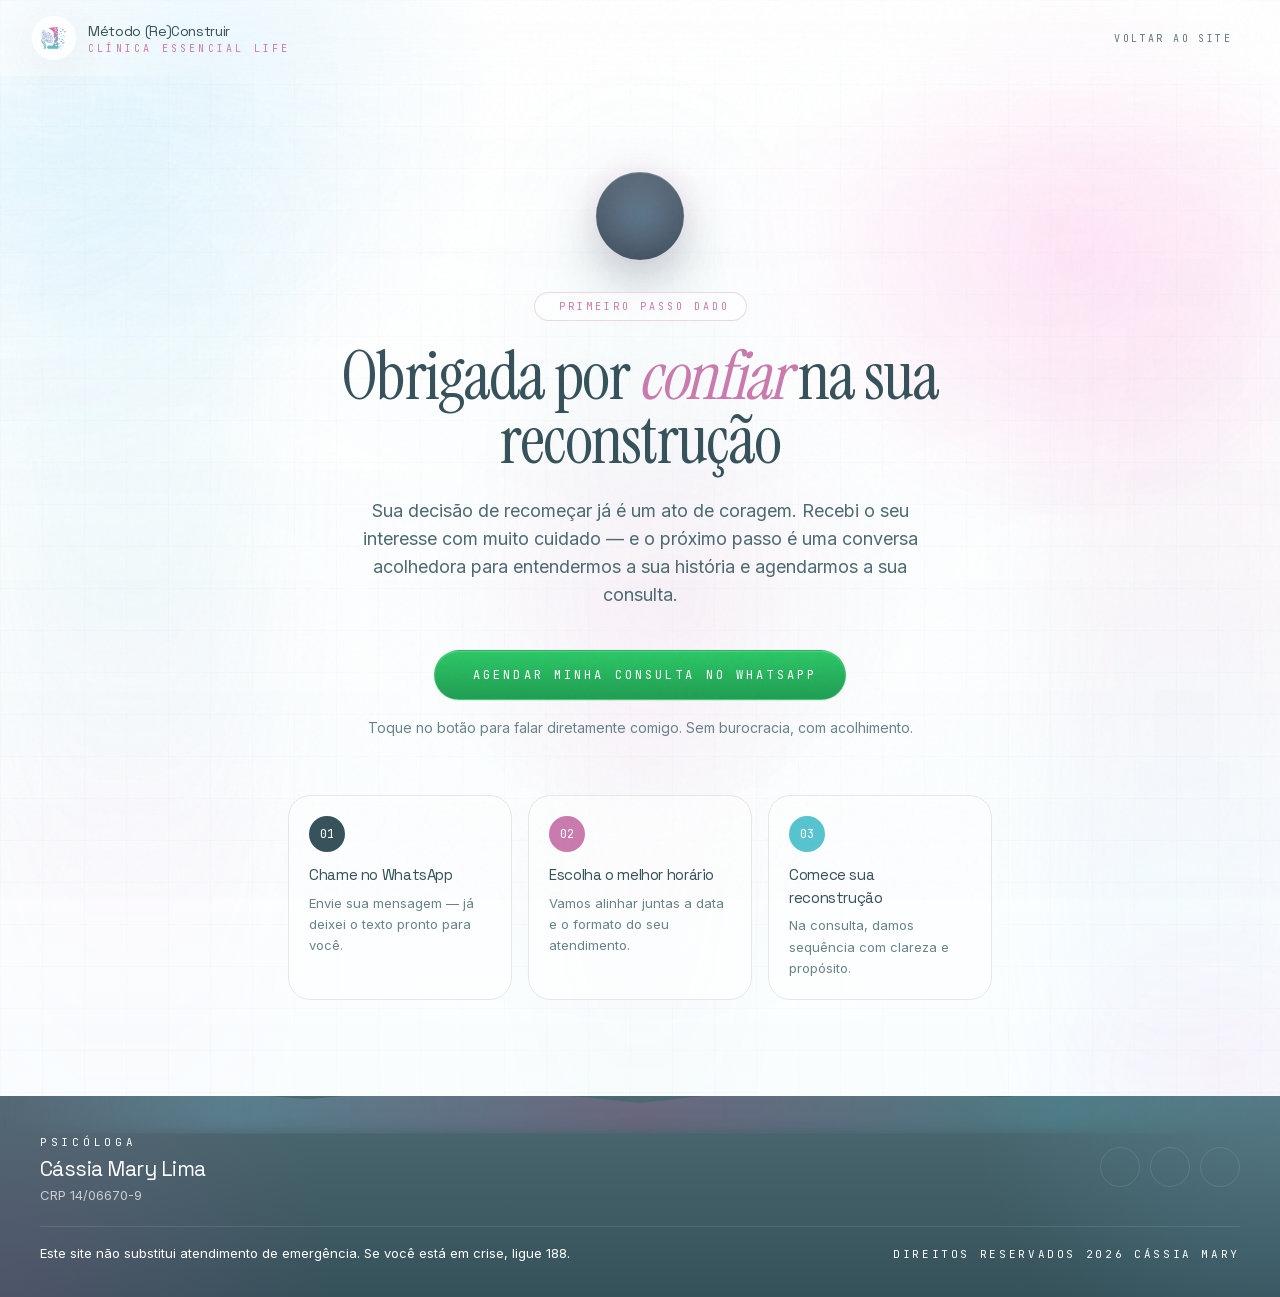
==== commit 0fa2bbff: "Atualiza logo nas páginas index e obrigado.html" ====
--- a/obrigado.html
+++ b/obrigado.html
@@ -127,11 +127,13 @@
         <div class="px-6 md:px-8 py-4 flex items-center justify-between gap-4">
           <a href="index.html" class="flex items-center gap-3 focus-ring-target rounded-2xl">
             <div
-              class="w-11 h-11 rounded-[1.35rem] border border-white/80 bg-white/90 flex items-center justify-center shadow-[0_12px_40px_rgba(76,105,113,0.08)]"
-            >
-              <span class="text-sm font-display tracking-tight text-[#35515A]"
-                >MR</span
-              >
+              class="w-11 h-11 rounded-[1.35rem] overflow-hidden border border-white/80 bg-white/90 flex items-center justify-center shadow-[0_12px_40px_rgba(76,105,113,0.08)]"
+            >
+              <img
+                src="assets/images/logo.png"
+                alt="Clínica Essencial Life"
+                class="w-full h-full object-contain p-1"
+              />
             </div>
             <div>
               <span
